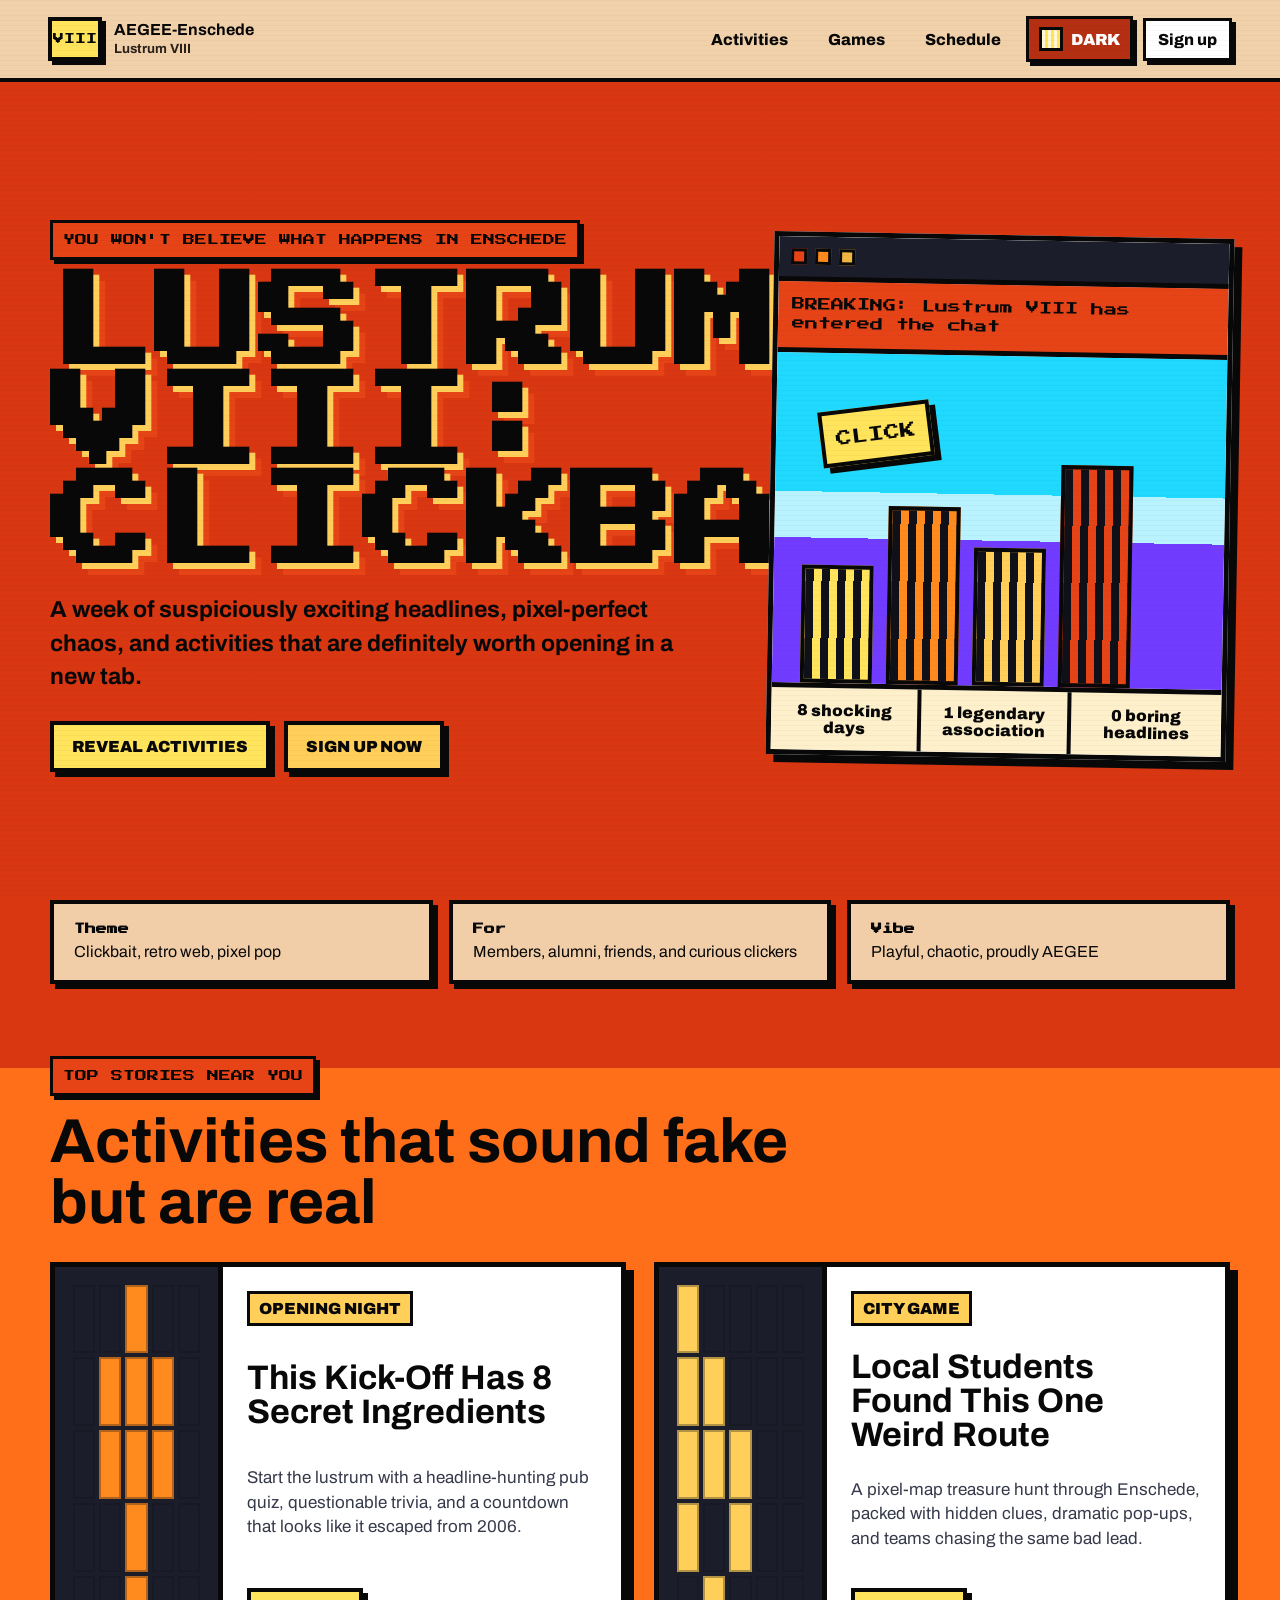
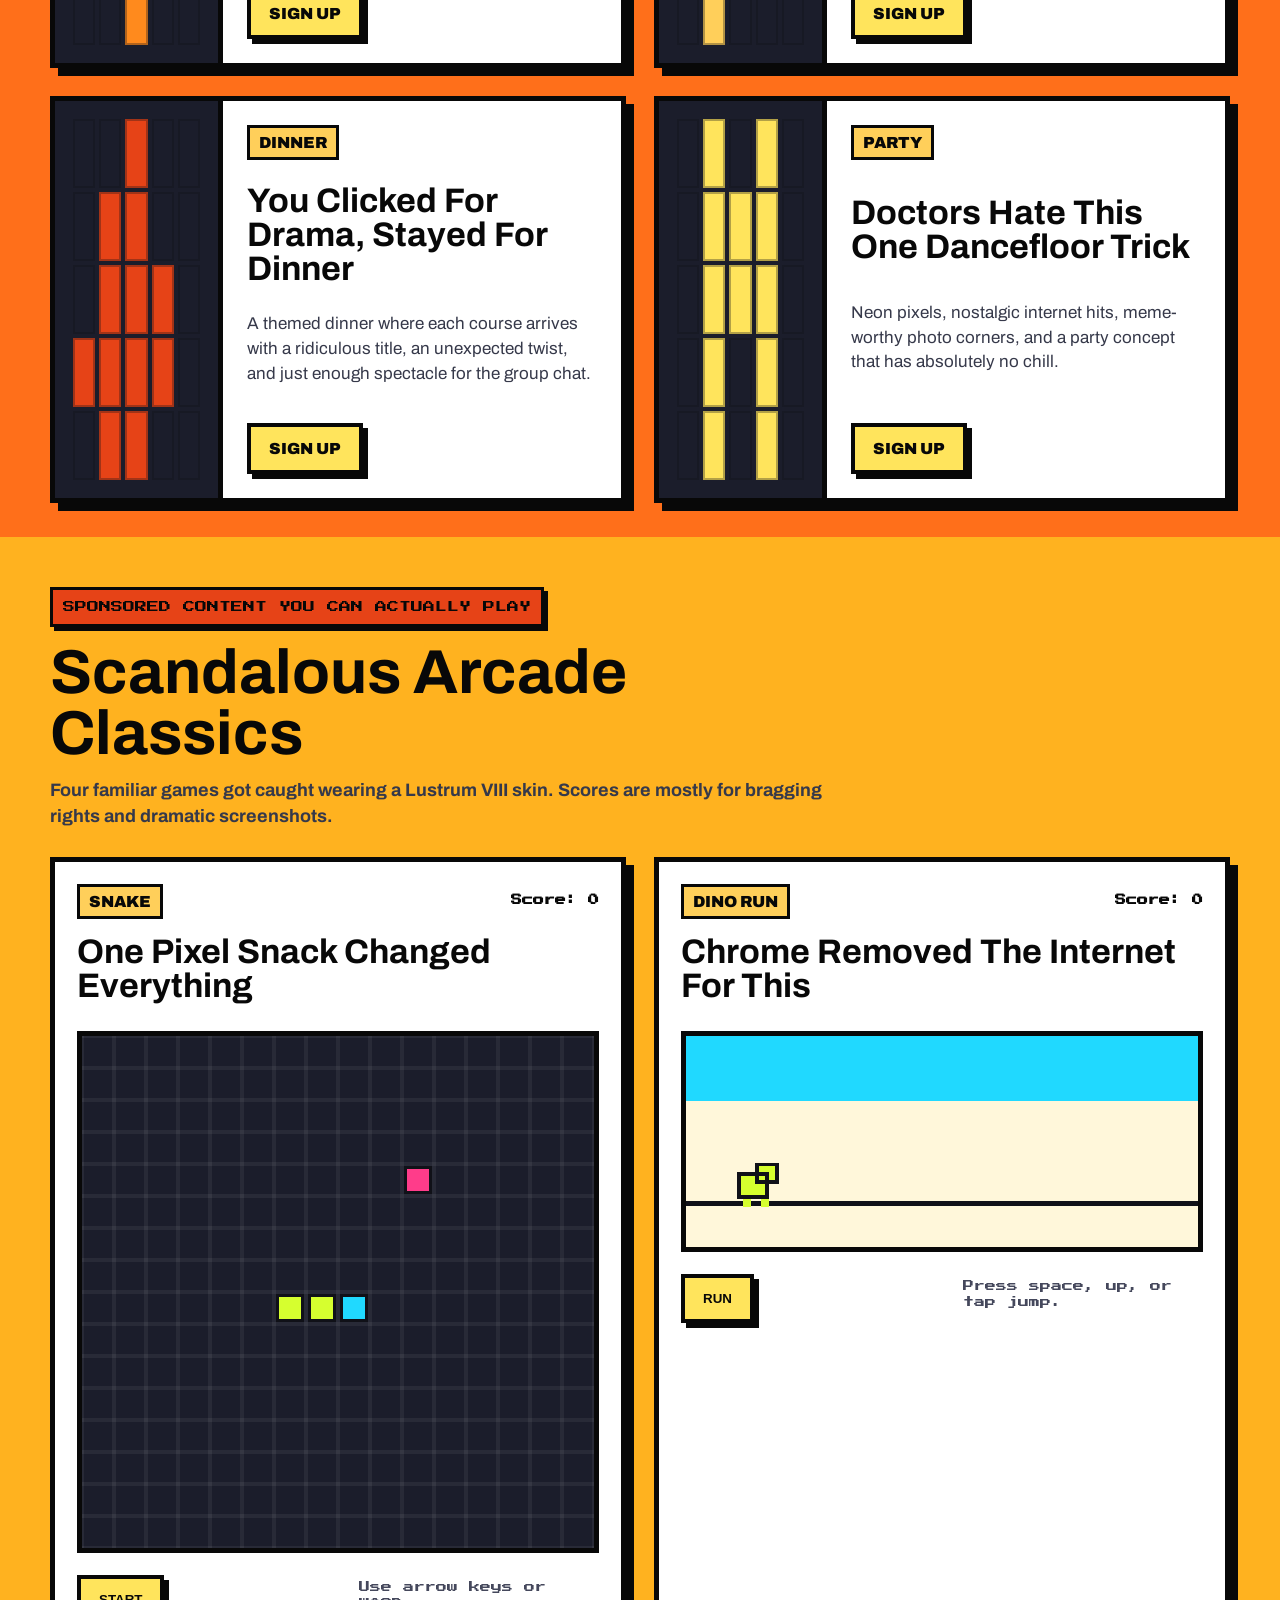
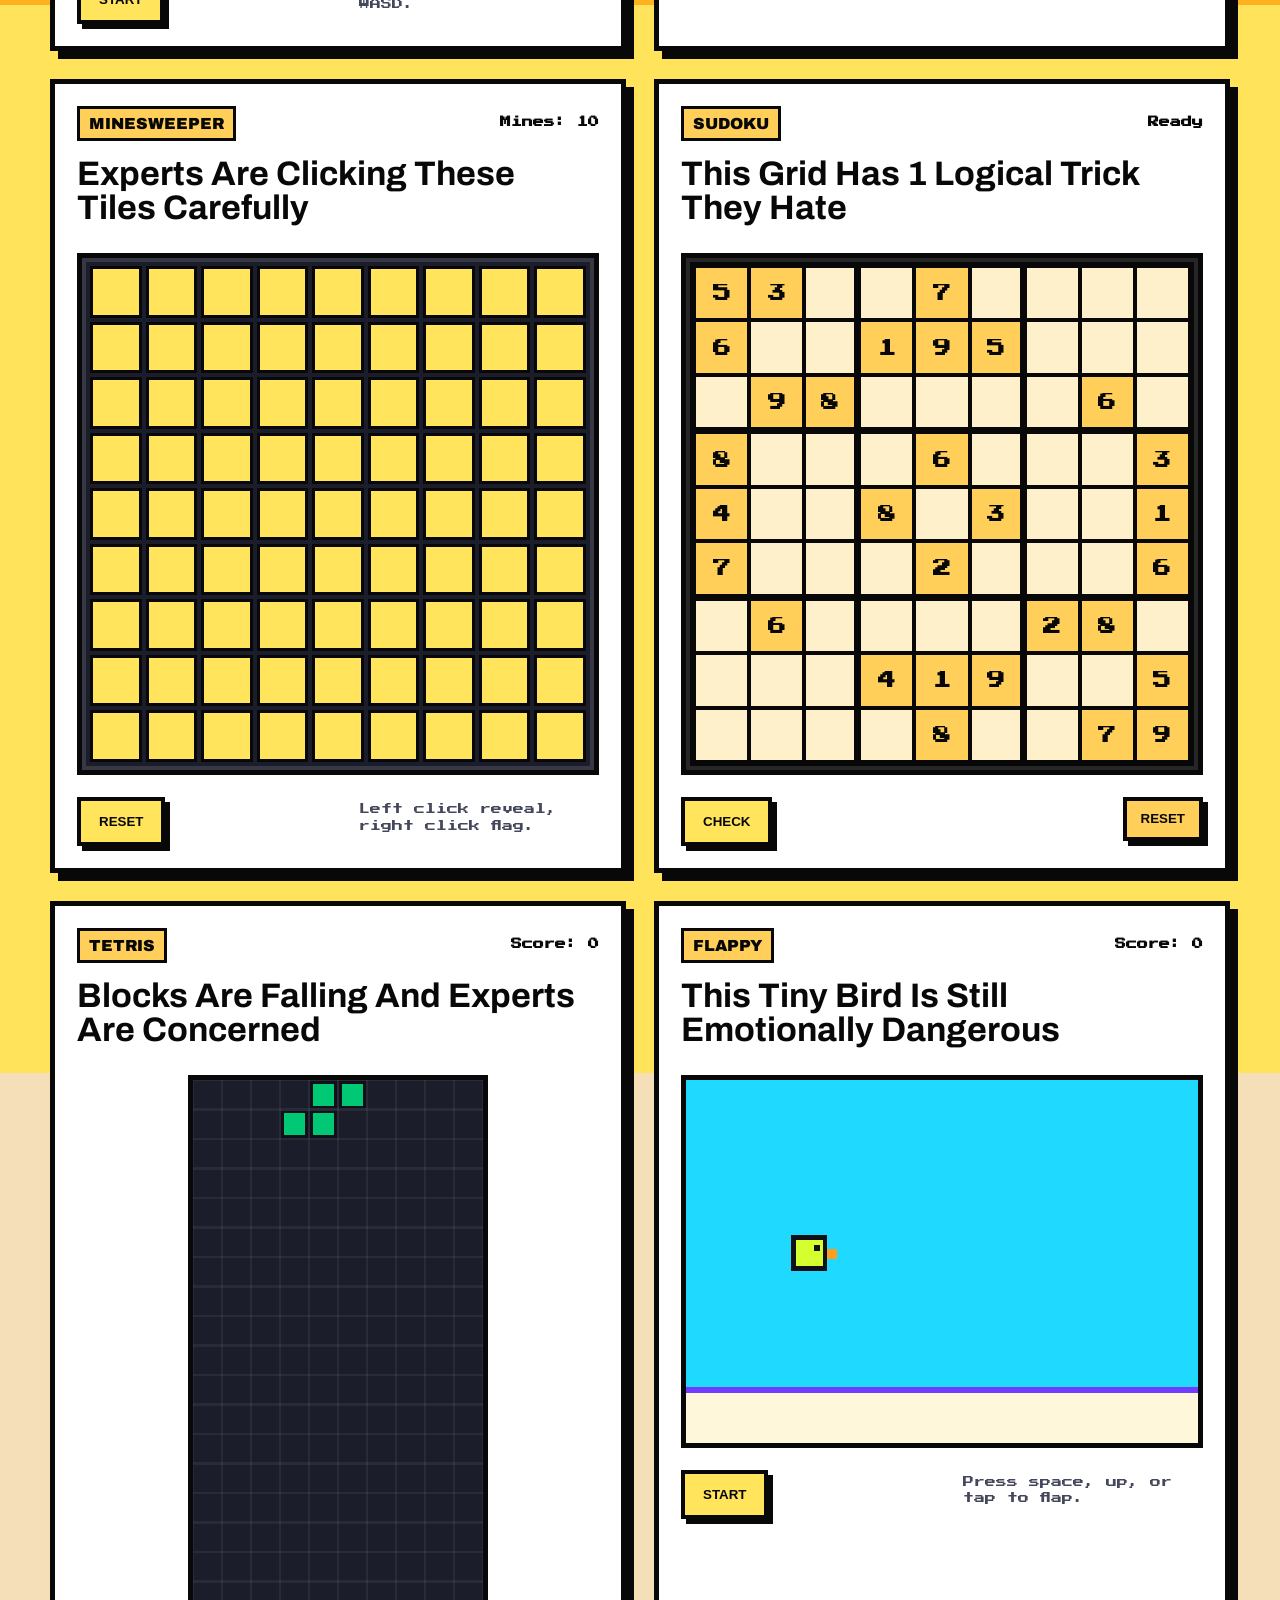
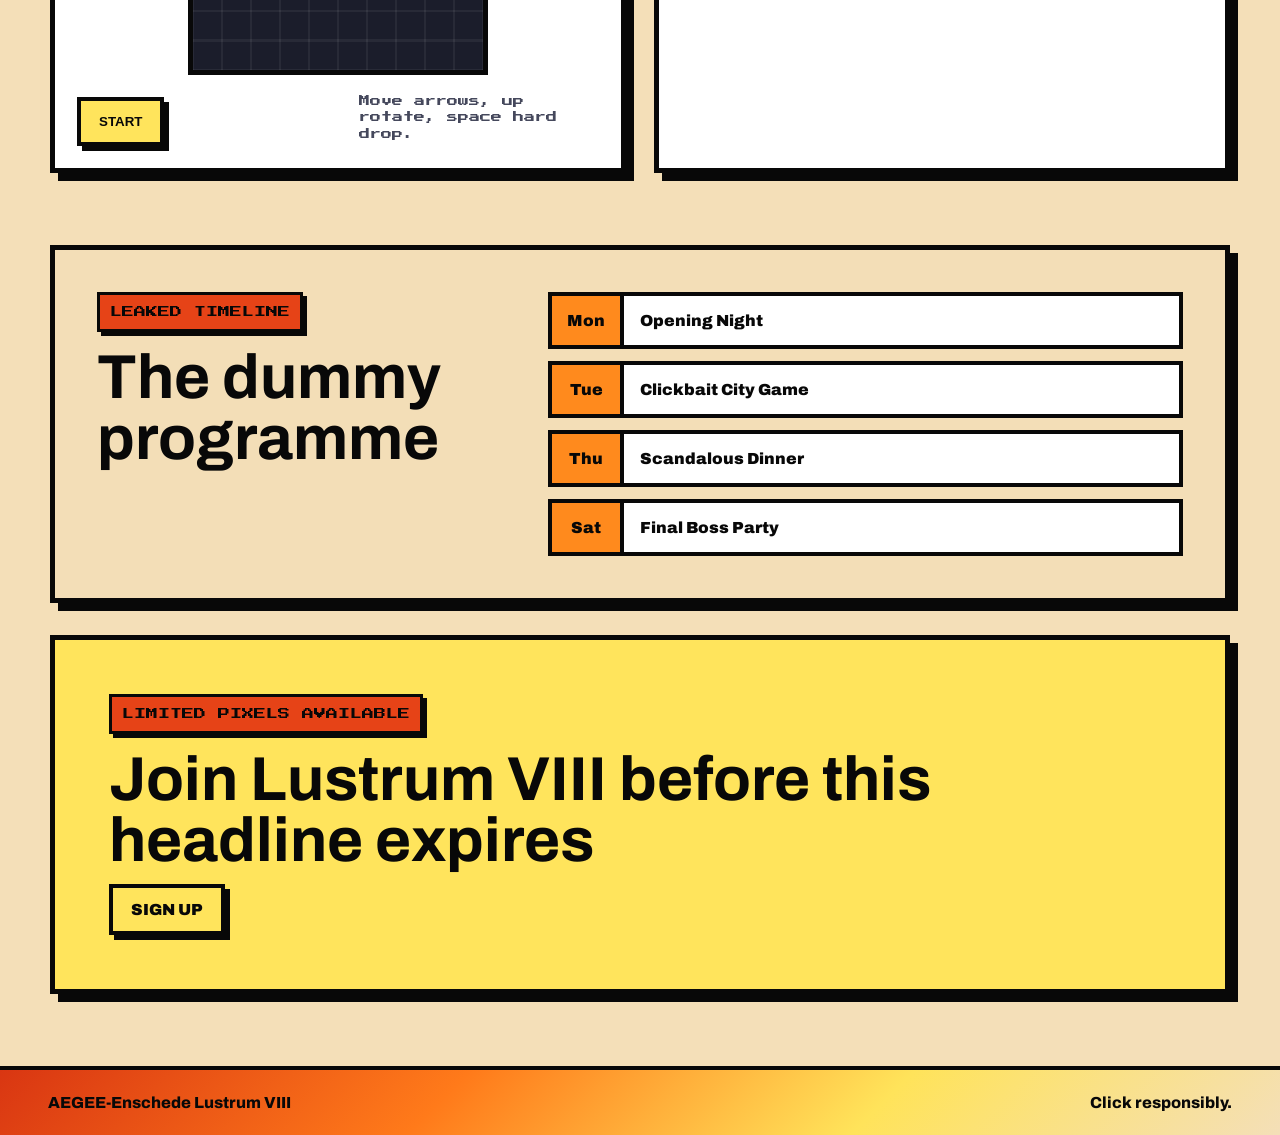
==== index.html @ 20649259 "Set up lustrum website for GitHub Pages" ====
<!doctype html>
<html lang="en">
  <head>
    <meta charset="utf-8">
    <meta name="viewport" content="width=device-width, initial-scale=1">
    <title>AEGEE-Enschede Lustrum VIII | Clickbait</title>
    <meta
      name="description"
      content="Lustrum VIII of AEGEE-Enschede: a clickbait and pixel themed week of activities."
    >
    <link rel="preconnect" href="https://fonts.googleapis.com">
    <link rel="preconnect" href="https://fonts.gstatic.com" crossorigin>
    <link
      href="https://fonts.googleapis.com/css2?family=Archivo:wght@400;600;700;800&family=Press+Start+2P&display=swap"
      rel="stylesheet"
    >
    <link rel="stylesheet" href="styles.css">
  </head>
  <body>
    <div class="scanlines" aria-hidden="true"></div>

    <header class="site-header">
      <a class="brand" href="#top" aria-label="AEGEE-Enschede Lustrum VIII home">
        <span class="brand-mark">VIII</span>
        <span>
          <strong>AEGEE-Enschede</strong>
          <small>Lustrum VIII</small>
        </span>
      </a>
      <nav aria-label="Main navigation">
        <a href="#activities">Activities</a>
        <a href="#games">Games</a>
        <a href="#schedule">Schedule</a>
        <button class="theme-toggle" id="theme-toggle" type="button" aria-pressed="false">
          <span class="toggle-icon" aria-hidden="true"></span>
          <span class="toggle-label">Dark</span>
        </button>
        <a class="nav-cta" href="signup.html">Sign up</a>
      </nav>
    </header>

    <main id="top">
      <section class="hero" aria-labelledby="hero-title">
        <div class="hero-content">
          <p class="kicker">You won't believe what happens in Enschede</p>
          <h1 id="hero-title">Lustrum VIII: Clickbait</h1>
          <p class="hero-copy">
            A week of suspiciously exciting headlines, pixel-perfect chaos, and
            activities that are definitely worth opening in a new tab.
          </p>
          <div class="hero-actions">
            <a class="button primary" href="#activities">Reveal activities</a>
            <a class="button secondary" href="signup.html">Sign up now</a>
          </div>
        </div>

        <div class="hero-panel" aria-label="Pixel news interface preview">
          <div class="browser-bar">
            <span></span>
            <span></span>
            <span></span>
          </div>
          <div class="breaking">BREAKING: Lustrum VIII has entered the chat</div>
          <div class="pixel-scene" aria-hidden="true">
            <div class="pixel-city">
              <span class="tower one"></span>
              <span class="tower two"></span>
              <span class="tower three"></span>
              <span class="tower four"></span>
            </div>
            <div class="cursor">CLICK</div>
          </div>
          <div class="ticker">
            <span>8 shocking days</span>
            <span>1 legendary association</span>
            <span>0 boring headlines</span>
          </div>
        </div>
      </section>

      <section class="intro" aria-label="Event highlights">
        <div>
          <strong>Theme</strong>
          <span>Clickbait, retro web, pixel pop</span>
        </div>
        <div>
          <strong>For</strong>
          <span>Members, alumni, friends, and curious clickers</span>
        </div>
        <div>
          <strong>Vibe</strong>
          <span>Playful, chaotic, proudly AEGEE</span>
        </div>
      </section>

      <section class="section-heading" id="activities">
        <p class="kicker">Top stories near you</p>
        <h2>Activities that sound fake but are real</h2>
      </section>

      <section class="activities" aria-label="Lustrum activities">
        <article class="activity-card">
          <div class="pixel-art trophy" aria-hidden="true">
            <span></span><span></span><span></span><span></span><span></span>
            <span></span><span></span><span></span><span></span><span></span>
            <span></span><span></span><span></span><span></span><span></span>
            <span></span><span></span><span></span><span></span><span></span>
            <span></span><span></span><span></span><span></span><span></span>
          </div>
          <div class="activity-body">
            <p class="tag">Opening Night</p>
            <h3>This Kick-Off Has 8 Secret Ingredients</h3>
            <p>
              Start the lustrum with a headline-hunting pub quiz, questionable
              trivia, and a countdown that looks like it escaped from 2006.
            </p>
            <a class="button card-button" href="signup.html?activity=opening-night">Sign up</a>
          </div>
        </article>

        <article class="activity-card">
          <div class="pixel-art cursor-art" aria-hidden="true">
            <span></span><span></span><span></span><span></span><span></span>
            <span></span><span></span><span></span><span></span><span></span>
            <span></span><span></span><span></span><span></span><span></span>
            <span></span><span></span><span></span><span></span><span></span>
            <span></span><span></span><span></span><span></span><span></span>
          </div>
          <div class="activity-body">
            <p class="tag">City Game</p>
            <h3>Local Students Found This One Weird Route</h3>
            <p>
              A pixel-map treasure hunt through Enschede, packed with hidden
              clues, dramatic pop-ups, and teams chasing the same bad lead.
            </p>
            <a class="button card-button" href="signup.html?activity=city-game">Sign up</a>
          </div>
        </article>

        <article class="activity-card">
          <div class="pixel-art flame" aria-hidden="true">
            <span></span><span></span><span></span><span></span><span></span>
            <span></span><span></span><span></span><span></span><span></span>
            <span></span><span></span><span></span><span></span><span></span>
            <span></span><span></span><span></span><span></span><span></span>
            <span></span><span></span><span></span><span></span><span></span>
          </div>
          <div class="activity-body">
            <p class="tag">Dinner</p>
            <h3>You Clicked For Drama, Stayed For Dinner</h3>
            <p>
              A themed dinner where each course arrives with a ridiculous title,
              an unexpected twist, and just enough spectacle for the group chat.
            </p>
            <a class="button card-button" href="signup.html?activity=clickbait-dinner">Sign up</a>
          </div>
        </article>

        <article class="activity-card">
          <div class="pixel-art disco" aria-hidden="true">
            <span></span><span></span><span></span><span></span><span></span>
            <span></span><span></span><span></span><span></span><span></span>
            <span></span><span></span><span></span><span></span><span></span>
            <span></span><span></span><span></span><span></span><span></span>
            <span></span><span></span><span></span><span></span><span></span>
          </div>
          <div class="activity-body">
            <p class="tag">Party</p>
            <h3>Doctors Hate This One Dancefloor Trick</h3>
            <p>
              Neon pixels, nostalgic internet hits, meme-worthy photo corners,
              and a party concept that has absolutely no chill.
            </p>
            <a class="button card-button" href="signup.html?activity=party">Sign up</a>
          </div>
        </article>
      </section>

      <section class="section-heading games-heading" id="games">
        <p class="kicker">Sponsored content you can actually play</p>
        <h2>Scandalous Arcade Classics</h2>
        <p>
          Four familiar games got caught wearing a Lustrum VIII skin. Scores are
          mostly for bragging rights and dramatic screenshots.
        </p>
      </section>

      <section class="games-grid" aria-label="Playable clickbait arcade games">
        <article class="game-card snake-game">
          <div class="game-topline">
            <p class="tag">Snake</p>
            <strong>Score: <span id="snake-score">0</span></strong>
          </div>
          <h3>One Pixel Snack Changed Everything</h3>
          <canvas id="snake-board" width="320" height="320" aria-label="Playable snake game"></canvas>
          <div class="game-controls">
            <button class="button card-button" id="snake-start" type="button">Start</button>
            <span>Use arrow keys or WASD.</span>
          </div>
        </article>

        <article class="game-card dino-game">
          <div class="game-topline">
            <p class="tag">Dino Run</p>
            <strong>Score: <span id="dino-score">0</span></strong>
          </div>
          <h3>Chrome Removed The Internet For This</h3>
          <canvas id="dino-board" width="520" height="220" aria-label="Playable offline runner game"></canvas>
          <div class="game-controls">
            <button class="button card-button" id="dino-start" type="button">Run</button>
            <span>Press space, up, or tap jump.</span>
          </div>
        </article>

        <article class="game-card mines-game">
          <div class="game-topline">
            <p class="tag">Minesweeper</p>
            <strong>Mines: <span id="mine-count">10</span></strong>
          </div>
          <h3>Experts Are Clicking These Tiles Carefully</h3>
          <div class="mine-board" id="mine-board" aria-label="Playable minesweeper board"></div>
          <div class="game-controls">
            <button class="button card-button" id="mine-reset" type="button">Reset</button>
            <span id="mine-status">Left click reveal, right click flag.</span>
          </div>
        </article>

        <article class="game-card sudoku-game">
          <div class="game-topline">
            <p class="tag">Sudoku</p>
            <strong id="sudoku-status">Ready</strong>
          </div>
          <h3>This Grid Has 1 Logical Trick They Hate</h3>
          <div class="sudoku-board" id="sudoku-board" aria-label="Playable sudoku board"></div>
          <div class="game-controls">
            <button class="button card-button" id="sudoku-check" type="button">Check</button>
            <button class="button secondary mini-button" id="sudoku-reset" type="button">Reset</button>
          </div>
        </article>

        <article class="game-card tetris-game">
          <div class="game-topline">
            <p class="tag">Tetris</p>
            <strong>Score: <span id="tetris-score">0</span></strong>
          </div>
          <h3>Blocks Are Falling And Experts Are Concerned</h3>
          <canvas id="tetris-board" width="240" height="480" aria-label="Playable tetris game"></canvas>
          <div class="game-controls">
            <button class="button card-button" id="tetris-start" type="button">Start</button>
            <span>Move arrows, up rotate, space hard drop.</span>
          </div>
        </article>

        <article class="game-card flappy-game">
          <div class="game-topline">
            <p class="tag">Flappy</p>
            <strong>Score: <span id="flappy-score">0</span></strong>
          </div>
          <h3>This Tiny Bird Is Still Emotionally Dangerous</h3>
          <canvas id="flappy-board" width="420" height="300" aria-label="Playable flappy bird style game"></canvas>
          <div class="game-controls">
            <button class="button card-button" id="flappy-start" type="button">Start</button>
            <span>Press space, up, or tap to flap.</span>
          </div>
        </article>
      </section>

      <section class="schedule" id="schedule" aria-labelledby="schedule-title">
        <div>
          <p class="kicker">Leaked timeline</p>
          <h2 id="schedule-title">The dummy programme</h2>
        </div>
        <ol>
          <li><time datetime="2026-09-21">Mon</time><span>Opening Night</span></li>
          <li><time datetime="2026-09-22">Tue</time><span>Clickbait City Game</span></li>
          <li><time datetime="2026-09-24">Thu</time><span>Scandalous Dinner</span></li>
          <li><time datetime="2026-09-26">Sat</time><span>Final Boss Party</span></li>
        </ol>
      </section>

      <section class="final-cta" aria-label="Sign up call to action">
        <p class="kicker">Limited pixels available</p>
        <h2>Join Lustrum VIII before this headline expires</h2>
        <a class="button primary" href="signup.html">Sign up</a>
      </section>
    </main>

    <footer>
      <span>AEGEE-Enschede Lustrum VIII</span>
      <span>Click responsibly.</span>
    </footer>

    <script src="script.js"></script>
  </body>
</html>
---- styles.css ----
:root {
  --ink: #080808;
  --paper: #fff0cc;
  --acid: #ffe45c;
  --cyan: #ffcf5a;
  --hot: #e64317;
  --purple: #b52f12;
  --orange: #ff8a1d;
  --green: #f2b544;
  --panel: #1b1d2b;
  --muted: #2a211b;
  --shadow: 8px 8px 0 #080808;
  --border-gradient: linear-gradient(135deg, #d93612 0%, #ff7a1a 35%, #ffe35a 68%, #f4dfb8 100%);
  --page-bg:
    linear-gradient(
      180deg,
      #d93612 0 18%,
      #ff6f1a 18% 36%,
      #ffb21f 36% 54%,
      #ffe35a 54% 72%,
      #f4dfb8 72% 100%
    );
  --header-bg: rgba(244, 223, 184, 0.92);
  --scanline-color: rgba(8, 8, 8, 0.08);
}

body.dark-mode {
  --ink: #ffffff;
  --paper: #050505;
  --acid: #ffe45c;
  --cyan: #ffcf5a;
  --hot: #e64317;
  --purple: #ff7a1a;
  --orange: #ff8a1d;
  --green: #f2b544;
  --panel: #000000;
  --muted: #f4dfb8;
  --shadow: none;
  --page-bg:
    repeating-linear-gradient(0deg, rgba(255, 227, 90, 0.1) 0 1px, transparent 1px 14px),
    #000000;
  --header-bg: rgba(0, 0, 0, 0.92);
  --scanline-color: rgba(255, 227, 90, 0.12);
}

* {
  box-sizing: border-box;
}

html {
  scroll-behavior: smooth;
}

body {
  margin: 0;
  color: var(--ink);
  background: var(--page-bg);
  background-size: cover;
  font-family: Archivo, system-ui, sans-serif;
  min-height: 100vh;
}

body.dark-mode {
  background-size: 18px 18px, cover;
}

a {
  color: inherit;
  text-decoration: none;
}

.scanlines {
  position: fixed;
  inset: 0;
  z-index: 20;
  pointer-events: none;
  background: repeating-linear-gradient(
    to bottom,
    var(--scanline-color),
    var(--scanline-color) 1px,
    transparent 1px,
    transparent 5px
  );
  mix-blend-mode: multiply;
  opacity: 0.34;
}

body.dark-mode * {
  border-color: transparent;
  border-image: var(--border-gradient) 1;
}

body.dark-mode canvas {
  border-image: var(--border-gradient) 1;
}

.site-header {
  position: sticky;
  top: 0;
  z-index: 10;
  display: flex;
  align-items: center;
  justify-content: space-between;
  gap: 24px;
  padding: 16px clamp(16px, 4vw, 48px);
  border-bottom: 4px solid var(--ink);
  background: var(--header-bg);
  backdrop-filter: blur(10px);
}

.brand {
  display: inline-flex;
  align-items: center;
  gap: 12px;
  min-width: 0;
}

.brand-mark {
  display: grid;
  place-items: center;
  width: 54px;
  height: 44px;
  border: 4px solid var(--ink);
  background: var(--acid);
  box-shadow: 4px 4px 0 var(--ink);
  font-family: "Press Start 2P", monospace;
  font-size: 11px;
}

body.dark-mode .brand-mark,
body.dark-mode .button.primary,
body.dark-mode .button.secondary,
body.dark-mode .card-button,
body.dark-mode .tag,
body.dark-mode .schedule time,
body.dark-mode .theme-toggle,
body.dark-mode .final-cta {
  color: #080808;
}

.brand strong,
.brand small {
  display: block;
  line-height: 1.05;
}

.brand small {
  margin-top: 4px;
  color: var(--muted);
  font-weight: 700;
}

nav {
  display: flex;
  align-items: center;
  gap: 10px;
  font-weight: 800;
}

nav a {
  padding: 10px 12px;
  border: 3px solid transparent;
}

nav a:hover,
.nav-cta {
  border-color: var(--ink);
  background: white;
  box-shadow: 4px 4px 0 var(--ink);
}

body.dark-mode nav a:hover,
body.dark-mode .nav-cta {
  background: #000000;
  color: #ffffff;
}

.theme-toggle {
  display: inline-flex;
  align-items: center;
  gap: 8px;
  min-height: 43px;
  padding: 8px 10px;
  border: 3px solid var(--ink);
  background: var(--purple);
  color: white;
  box-shadow: 4px 4px 0 var(--ink);
  font: inherit;
  font-weight: 900;
  text-transform: uppercase;
  cursor: pointer;
}

.toggle-icon {
  position: relative;
  display: inline-block;
  width: 24px;
  height: 24px;
  border: 3px solid var(--ink);
  background:
    repeating-linear-gradient(90deg, rgba(255, 255, 255, 0.75) 0 3px, transparent 3px 6px),
    var(--acid);
}

body.dark-mode .toggle-icon {
  background:
    repeating-linear-gradient(135deg, rgba(255, 255, 255, 0.8) 0 2px, transparent 2px 5px),
    var(--hot);
}

main {
  width: min(1180px, calc(100% - 32px));
  margin: 0 auto;
}

.hero {
  display: grid;
  grid-template-columns: minmax(0, 1fr) minmax(320px, 460px);
  gap: clamp(24px, 6vw, 72px);
  align-items: center;
  min-height: calc(100vh - 82px);
  padding: 52px 0 42px;
}

.kicker {
  width: fit-content;
  margin: 0 0 16px;
  padding: 8px 10px;
  border: 3px solid var(--ink);
  background: var(--hot);
  color: #080808;
  box-shadow: 4px 4px 0 var(--ink);
  font-family: "Press Start 2P", monospace;
  font-size: clamp(9px, 1.2vw, 12px);
  line-height: 1.5;
  text-transform: uppercase;
}

h1,
h2,
h3,
p {
  margin-top: 0;
}

h1 {
  max-width: 920px;
  margin-bottom: 18px;
  font-family: "Press Start 2P", monospace;
  font-size: clamp(42px, 9vw, 104px);
  line-height: 0.96;
  letter-spacing: 0;
  text-transform: uppercase;
  text-shadow: 6px 6px 0 var(--cyan), 12px 12px 0 var(--hot);
}

h2 {
  margin-bottom: 12px;
  font-size: clamp(32px, 5vw, 62px);
  line-height: 0.98;
}

h3 {
  margin-bottom: 12px;
  font-size: clamp(24px, 3vw, 34px);
  line-height: 1;
}

.hero-copy {
  max-width: 660px;
  margin-bottom: 28px;
  font-size: clamp(18px, 2vw, 23px);
  line-height: 1.45;
  font-weight: 700;
}

.hero-actions,
.activity-body {
  display: flex;
  flex-wrap: wrap;
  gap: 14px;
}

.button {
  display: inline-flex;
  align-items: center;
  justify-content: center;
  min-height: 48px;
  padding: 13px 18px;
  border: 4px solid var(--ink);
  background: white;
  color: var(--ink);
  box-shadow: 5px 5px 0 var(--ink);
  font-weight: 900;
  text-transform: uppercase;
  transition: transform 140ms ease, box-shadow 140ms ease;
}

body.dark-mode .button {
  background: #000000;
  color: #ffffff;
}

.button:hover {
  transform: translate(3px, 3px);
  box-shadow: 2px 2px 0 var(--ink);
}

.button.primary {
  background: var(--acid);
}

.button.secondary {
  background: var(--cyan);
}

.hero-panel,
.activity-card,
.game-card,
.schedule,
.final-cta,
.signup-card {
  border: 5px solid var(--ink);
  background: white;
  box-shadow: var(--shadow);
}

body.dark-mode .hero-panel,
body.dark-mode .activity-card,
body.dark-mode .game-card,
body.dark-mode .signup-card {
  background: #000000;
  color: #ffffff;
}

.hero-panel {
  overflow: hidden;
  transform: rotate(1deg);
}

.browser-bar {
  display: flex;
  gap: 8px;
  padding: 12px;
  border-bottom: 5px solid var(--ink);
  background: var(--panel);
}

.browser-bar span {
  width: 16px;
  height: 16px;
  border: 3px solid var(--ink);
  background: var(--hot);
}

.browser-bar span:nth-child(2) {
  background: var(--orange);
}

.browser-bar span:nth-child(3) {
  background: var(--green);
}

.breaking {
  padding: 14px;
  border-bottom: 5px solid var(--ink);
  background: var(--hot);
  color: #080808;
  font-family: "Press Start 2P", monospace;
  font-size: 13px;
  line-height: 1.45;
}

.pixel-scene {
  position: relative;
  min-height: 330px;
  background:
    linear-gradient(#20d9ff 0 42%, #b8f3ff 42% 56%, #713cff 56% 100%);
  image-rendering: pixelated;
}

.pixel-city {
  position: absolute;
  right: 28px;
  bottom: 0;
  left: 28px;
  display: flex;
  align-items: end;
  gap: 14px;
}

.tower {
  display: block;
  width: 72px;
  border: 4px solid var(--ink);
  background:
    repeating-linear-gradient(90deg, #101118 0 8px, transparent 8px 16px),
    var(--acid);
}

.tower.one {
  height: 118px;
}

.tower.two {
  height: 178px;
  background-color: var(--orange);
}

.tower.three {
  height: 138px;
  background-color: var(--cyan);
}

.tower.four {
  height: 222px;
  background-color: var(--hot);
}

.cursor {
  position: absolute;
  top: 52px;
  left: 44px;
  padding: 16px 12px;
  border: 4px solid var(--ink);
  background: var(--acid);
  box-shadow: 6px 6px 0 var(--ink);
  font-family: "Press Start 2P", monospace;
  transform: rotate(-8deg);
}

.ticker {
  display: grid;
  grid-template-columns: repeat(3, 1fr);
  border-top: 5px solid var(--ink);
  background: var(--paper);
  font-weight: 900;
}

.ticker span {
  padding: 14px;
  border-right: 4px solid var(--ink);
  text-align: center;
}

.ticker span:last-child {
  border-right: 0;
}

.intro {
  display: grid;
  grid-template-columns: repeat(3, 1fr);
  gap: 16px;
  margin-bottom: 72px;
}

.intro div {
  padding: 20px;
  border: 4px solid var(--ink);
  background: rgba(244, 223, 184, 0.9);
  color: #080808;
  box-shadow: 5px 5px 0 var(--ink);
}

body.dark-mode .intro div {
  background: #000000;
}

.intro strong,
.intro span {
  display: block;
}

.intro strong {
  margin-bottom: 8px;
  color: #080808;
  font-family: "Press Start 2P", monospace;
  font-size: 11px;
}

.section-heading {
  max-width: 780px;
  margin-bottom: 28px;
}

.activities {
  display: grid;
  grid-template-columns: repeat(2, minmax(0, 1fr));
  gap: 28px;
}

.activity-card {
  display: grid;
  grid-template-columns: 168px minmax(0, 1fr);
  min-height: 300px;
  overflow: hidden;
}

.pixel-art {
  display: grid;
  grid-template-columns: repeat(5, 1fr);
  grid-template-rows: repeat(5, 1fr);
  gap: 4px;
  padding: 18px;
  border-right: 5px solid var(--ink);
  background: var(--panel);
}

.pixel-art span {
  border: 2px solid rgba(16, 17, 24, 0.32);
  background: transparent;
}

.trophy span:nth-child(3),
.trophy span:nth-child(7),
.trophy span:nth-child(8),
.trophy span:nth-child(9),
.trophy span:nth-child(12),
.trophy span:nth-child(13),
.trophy span:nth-child(14),
.trophy span:nth-child(18),
.trophy span:nth-child(23) {
  background: var(--orange);
}

.cursor-art span:nth-child(1),
.cursor-art span:nth-child(6),
.cursor-art span:nth-child(7),
.cursor-art span:nth-child(11),
.cursor-art span:nth-child(12),
.cursor-art span:nth-child(13),
.cursor-art span:nth-child(16),
.cursor-art span:nth-child(18),
.cursor-art span:nth-child(22) {
  background: var(--cyan);
}

.flame span:nth-child(3),
.flame span:nth-child(7),
.flame span:nth-child(8),
.flame span:nth-child(12),
.flame span:nth-child(13),
.flame span:nth-child(14),
.flame span:nth-child(16),
.flame span:nth-child(17),
.flame span:nth-child(18),
.flame span:nth-child(19),
.flame span:nth-child(22),
.flame span:nth-child(23) {
  background: var(--hot);
}

.disco span:nth-child(2),
.disco span:nth-child(4),
.disco span:nth-child(7),
.disco span:nth-child(8),
.disco span:nth-child(9),
.disco span:nth-child(12),
.disco span:nth-child(13),
.disco span:nth-child(14),
.disco span:nth-child(17),
.disco span:nth-child(19),
.disco span:nth-child(22),
.disco span:nth-child(24) {
  background: var(--acid);
}

.activity-body {
  align-content: space-between;
  padding: 24px;
}

.activity-body p:not(.tag) {
  color: #36394a;
  font-size: 17px;
  line-height: 1.45;
}

body.dark-mode .activity-body p:not(.tag),
body.dark-mode .games-heading p:not(.kicker),
body.dark-mode .game-controls span {
  color: var(--muted);
}

.tag {
  width: fit-content;
  margin-bottom: 10px;
  padding: 6px 9px;
  border: 3px solid var(--ink);
  background: var(--cyan);
  font-weight: 900;
  text-transform: uppercase;
}

.card-button {
  margin-top: 6px;
  background: var(--acid);
}

.games-heading {
  margin-top: 84px;
}

.games-heading p:not(.kicker) {
  color: #36394a;
  font-size: 18px;
  font-weight: 700;
  line-height: 1.45;
}

.games-grid {
  display: grid;
  grid-template-columns: repeat(2, minmax(0, 1fr));
  gap: 28px;
}

.game-card {
  display: grid;
  gap: 16px;
  align-content: start;
  padding: 22px;
  background: white;
}

.game-topline,
.game-controls {
  display: flex;
  align-items: center;
  justify-content: space-between;
  gap: 12px;
  flex-wrap: wrap;
}

.game-topline .tag {
  margin-bottom: 0;
}

.game-topline strong,
.game-controls span,
#sudoku-status {
  font-family: "Press Start 2P", monospace;
  font-size: 11px;
  line-height: 1.5;
}

.game-controls span {
  max-width: 240px;
  color: #45485c;
}

.game-card canvas,
.mine-board,
.sudoku-board {
  width: 100%;
  border: 5px solid var(--ink);
  background: var(--panel);
  box-shadow: inset 0 0 0 4px rgba(255, 255, 255, 0.12);
  image-rendering: pixelated;
}

.snake-game canvas {
  aspect-ratio: 1;
}

.dino-game canvas {
  aspect-ratio: 26 / 11;
}

.tetris-game canvas {
  width: min(100%, 300px);
  aspect-ratio: 1 / 2;
  justify-self: center;
}

.flappy-game canvas {
  aspect-ratio: 7 / 5;
}

.mine-board {
  display: grid;
  grid-template-columns: repeat(9, minmax(0, 1fr));
  aspect-ratio: 1;
  padding: 8px;
  gap: 4px;
}

.mine-cell,
.sudoku-cell {
  display: grid;
  place-items: center;
  min-width: 0;
  padding: 0;
  border: 3px solid var(--ink);
  color: var(--ink);
  font-family: "Press Start 2P", monospace;
  font-weight: 900;
  line-height: 1;
}

.mine-cell {
  background: var(--acid);
  cursor: pointer;
  font-size: clamp(11px, 2.3vw, 16px);
}

body.dark-mode .mine-cell {
  color: #101118;
}

.mine-cell.revealed {
  background: var(--paper);
}

body.dark-mode .mine-cell.revealed {
  color: var(--ink);
}

.mine-cell.flagged {
  background: var(--hot);
  color: white;
}

.mine-cell.mine-hit {
  background: var(--ink);
  color: var(--hot);
}

.sudoku-board {
  display: grid;
  grid-template-columns: repeat(9, minmax(0, 1fr));
  aspect-ratio: 1;
  padding: 8px;
  gap: 0;
  background: var(--ink);
}

.sudoku-cell {
  width: 100%;
  min-height: 0;
  border-width: 2px;
  background: var(--paper);
  opacity: 1;
  font-size: clamp(12px, 2.2vw, 18px);
  text-align: center;
}

.sudoku-cell:nth-child(3n) {
  border-right-width: 5px;
}

.sudoku-cell:nth-child(n + 19):nth-child(-n + 27),
.sudoku-cell:nth-child(n + 46):nth-child(-n + 54) {
  border-bottom-width: 5px;
}

.sudoku-cell:nth-child(9n) {
  border-right-width: 2px;
}

.sudoku-cell.given {
  background: var(--cyan);
}

.sudoku-cell.wrong {
  background: var(--hot);
  color: white;
}

.mini-button {
  min-height: 44px;
  padding: 10px 14px;
}

.schedule {
  display: grid;
  grid-template-columns: 0.8fr 1.2fr;
  gap: 28px;
  margin: 72px 0 28px;
  padding: clamp(24px, 5vw, 42px);
  background: rgba(244, 223, 184, 0.92);
  color: #080808;
}

.schedule ol {
  display: grid;
  gap: 12px;
  margin: 0;
  padding: 0;
  list-style: none;
}

.schedule li {
  display: grid;
  grid-template-columns: 72px 1fr;
  align-items: center;
  border: 4px solid var(--ink);
  background: white;
  color: var(--ink);
  font-weight: 900;
}

body.dark-mode .schedule li {
  background: var(--paper);
}

.schedule time {
  padding: 16px 10px;
  border-right: 4px solid var(--ink);
  background: var(--orange);
  text-align: center;
}

.schedule li span {
  padding: 16px;
}

.final-cta {
  margin: 32px 0 72px;
  padding: clamp(28px, 6vw, 54px);
  background: var(--acid);
}

footer {
  display: flex;
  justify-content: space-between;
  gap: 16px;
  padding: 24px clamp(16px, 4vw, 48px);
  border-top: 4px solid var(--ink);
  background: var(--border-gradient);
  color: #080808;
  font-weight: 800;
}

body.dark-mode footer {
  background: var(--panel);
  color: var(--ink);
}

.signup-page {
  display: grid;
  min-height: 100vh;
  place-items: center;
}

.signup-shell {
  width: min(680px, calc(100% - 32px));
  margin: 0 auto;
}

.back-link {
  display: inline-block;
  margin-bottom: 18px;
  font-weight: 900;
}

.signup-card {
  padding: clamp(24px, 6vw, 48px);
}

.signup-card h1 {
  font-size: clamp(34px, 6vw, 58px);
  text-shadow: 4px 4px 0 var(--cyan), 8px 8px 0 var(--hot);
}

form {
  display: grid;
  gap: 16px;
  margin-top: 24px;
}

label {
  display: grid;
  gap: 7px;
  font-weight: 900;
}

input,
select {
  width: 100%;
  min-height: 48px;
  border: 4px solid var(--ink);
  padding: 10px 12px;
  background: var(--paper);
  color: var(--ink);
  font: inherit;
  font-weight: 700;
}

body.dark-mode input,
body.dark-mode select {
  background: var(--paper);
  color: var(--ink);
}

body.dark-mode .brand-mark,
body.dark-mode .button,
body.dark-mode .button.primary,
body.dark-mode .button.secondary,
body.dark-mode .card-button,
body.dark-mode .mini-button,
body.dark-mode .theme-toggle,
body.dark-mode .kicker,
body.dark-mode .tag,
body.dark-mode .breaking,
body.dark-mode .ticker,
body.dark-mode .intro div,
body.dark-mode .schedule,
body.dark-mode .schedule li,
body.dark-mode .schedule time,
body.dark-mode .final-cta,
body.dark-mode input,
body.dark-mode select {
  background: #000000;
  color: #ffffff;
}

body.dark-mode .hero-panel,
body.dark-mode .activity-card,
body.dark-mode .game-card,
body.dark-mode .signup-card,
body.dark-mode .mine-cell.revealed,
body.dark-mode .sudoku-cell {
  background: #000000;
  color: #ffffff;
}

body.dark-mode .brand-mark,
body.dark-mode .button,
body.dark-mode .theme-toggle,
body.dark-mode .kicker,
body.dark-mode .tag,
body.dark-mode .hero-panel,
body.dark-mode .activity-card,
body.dark-mode .game-card,
body.dark-mode .schedule,
body.dark-mode .final-cta,
body.dark-mode .signup-card,
body.dark-mode .intro div {
  box-shadow: none;
}

body.dark-mode .mine-cell,
body.dark-mode .sudoku-cell.given {
  background: #000000;
  color: #ffffff;
}

body.dark-mode .toggle-icon {
  background: var(--border-gradient);
}

@media (max-width: 900px) {
  .site-header,
  footer {
    align-items: flex-start;
    flex-direction: column;
  }

  nav {
    width: 100%;
    flex-wrap: wrap;
  }

  .hero,
  .schedule {
    grid-template-columns: 1fr;
  }

  .hero {
    min-height: auto;
  }

  .intro,
  .activities,
  .games-grid {
    grid-template-columns: 1fr;
  }

  .hero-panel {
    transform: none;
  }
}

@media (max-width: 620px) {
  main {
    width: min(100% - 24px, 1180px);
  }

  .activity-card {
    grid-template-columns: 1fr;
  }

  .game-card {
    padding: 16px;
  }

  .pixel-art {
    grid-template-columns: repeat(10, 1fr);
    grid-template-rows: repeat(3, 1fr);
    min-height: 122px;
    border-right: 0;
    border-bottom: 5px solid var(--ink);
  }

  .ticker,
  .schedule li {
    grid-template-columns: 1fr;
  }

  .ticker span,
  .schedule time {
    border-right: 0;
    border-bottom: 4px solid var(--ink);
  }

  .ticker span:last-child {
    border-bottom: 0;
  }

  h1 {
    font-size: clamp(36px, 13vw, 64px);
  }
}
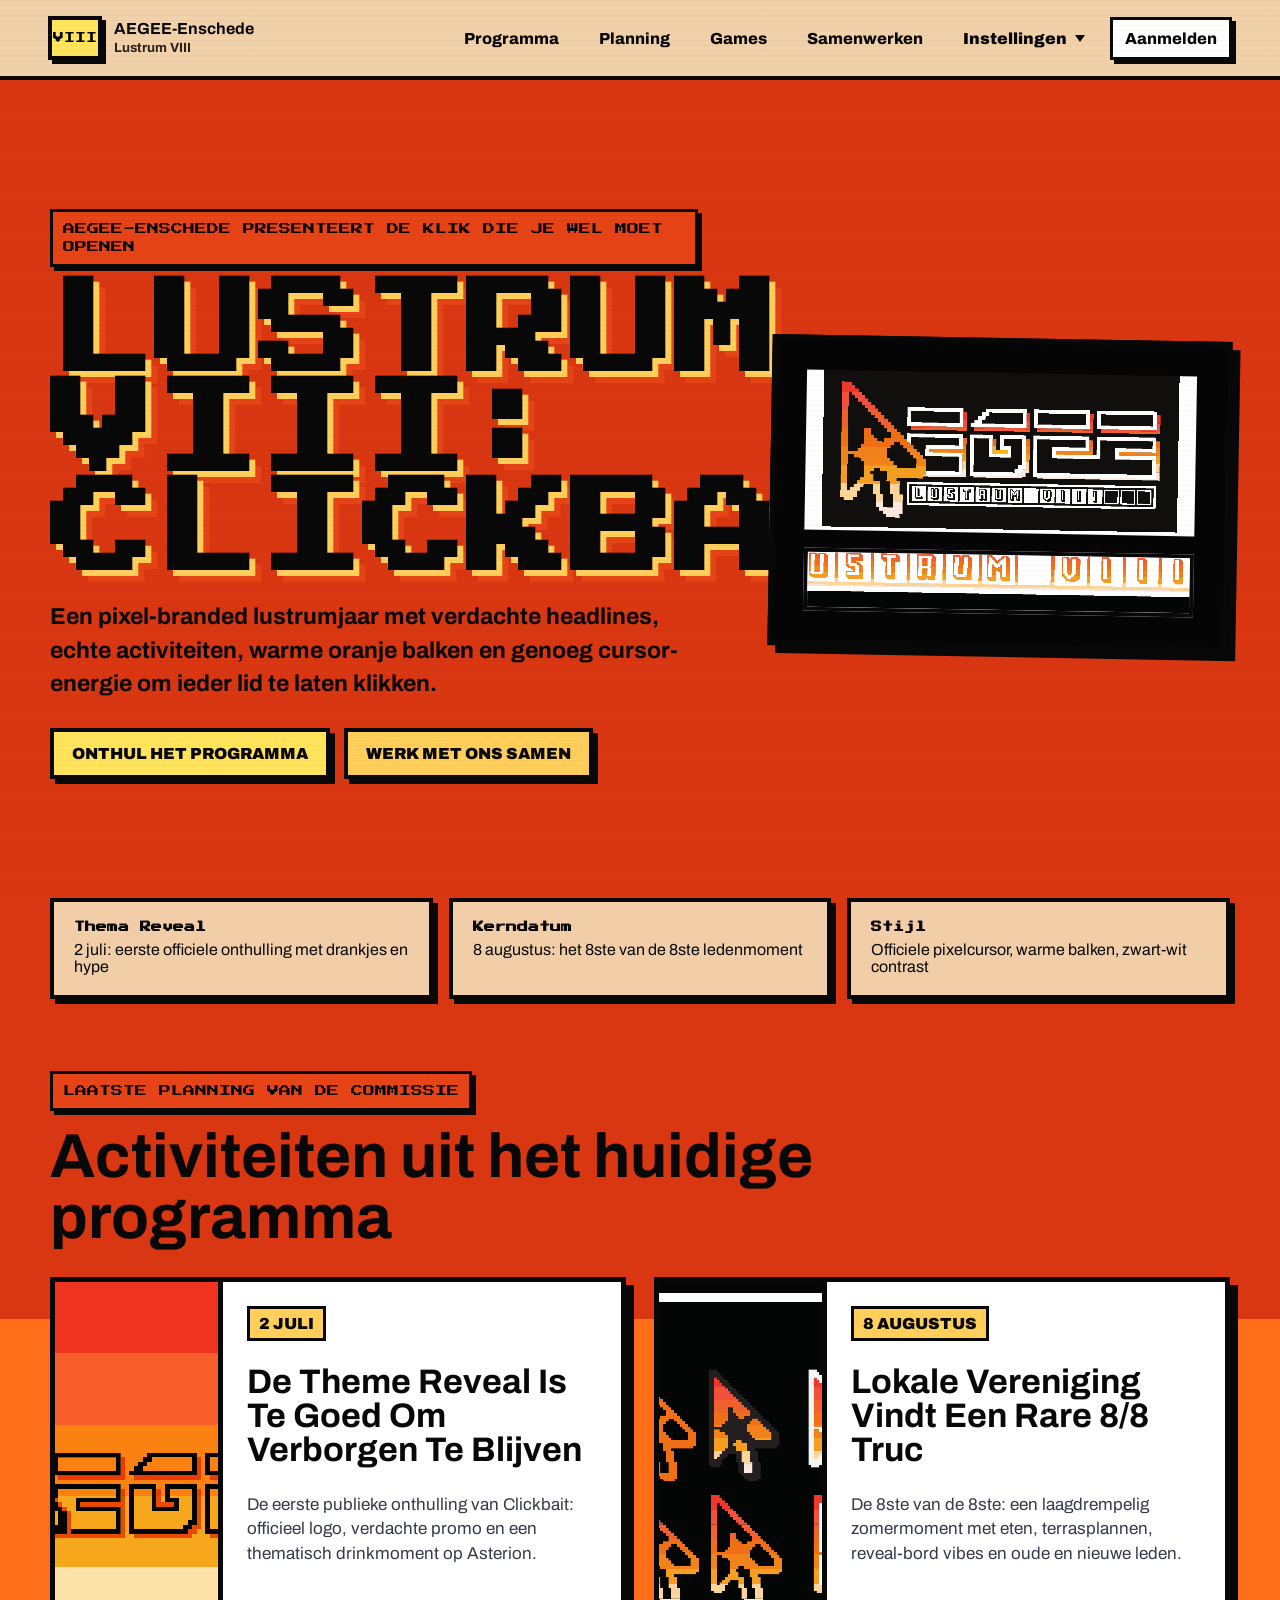
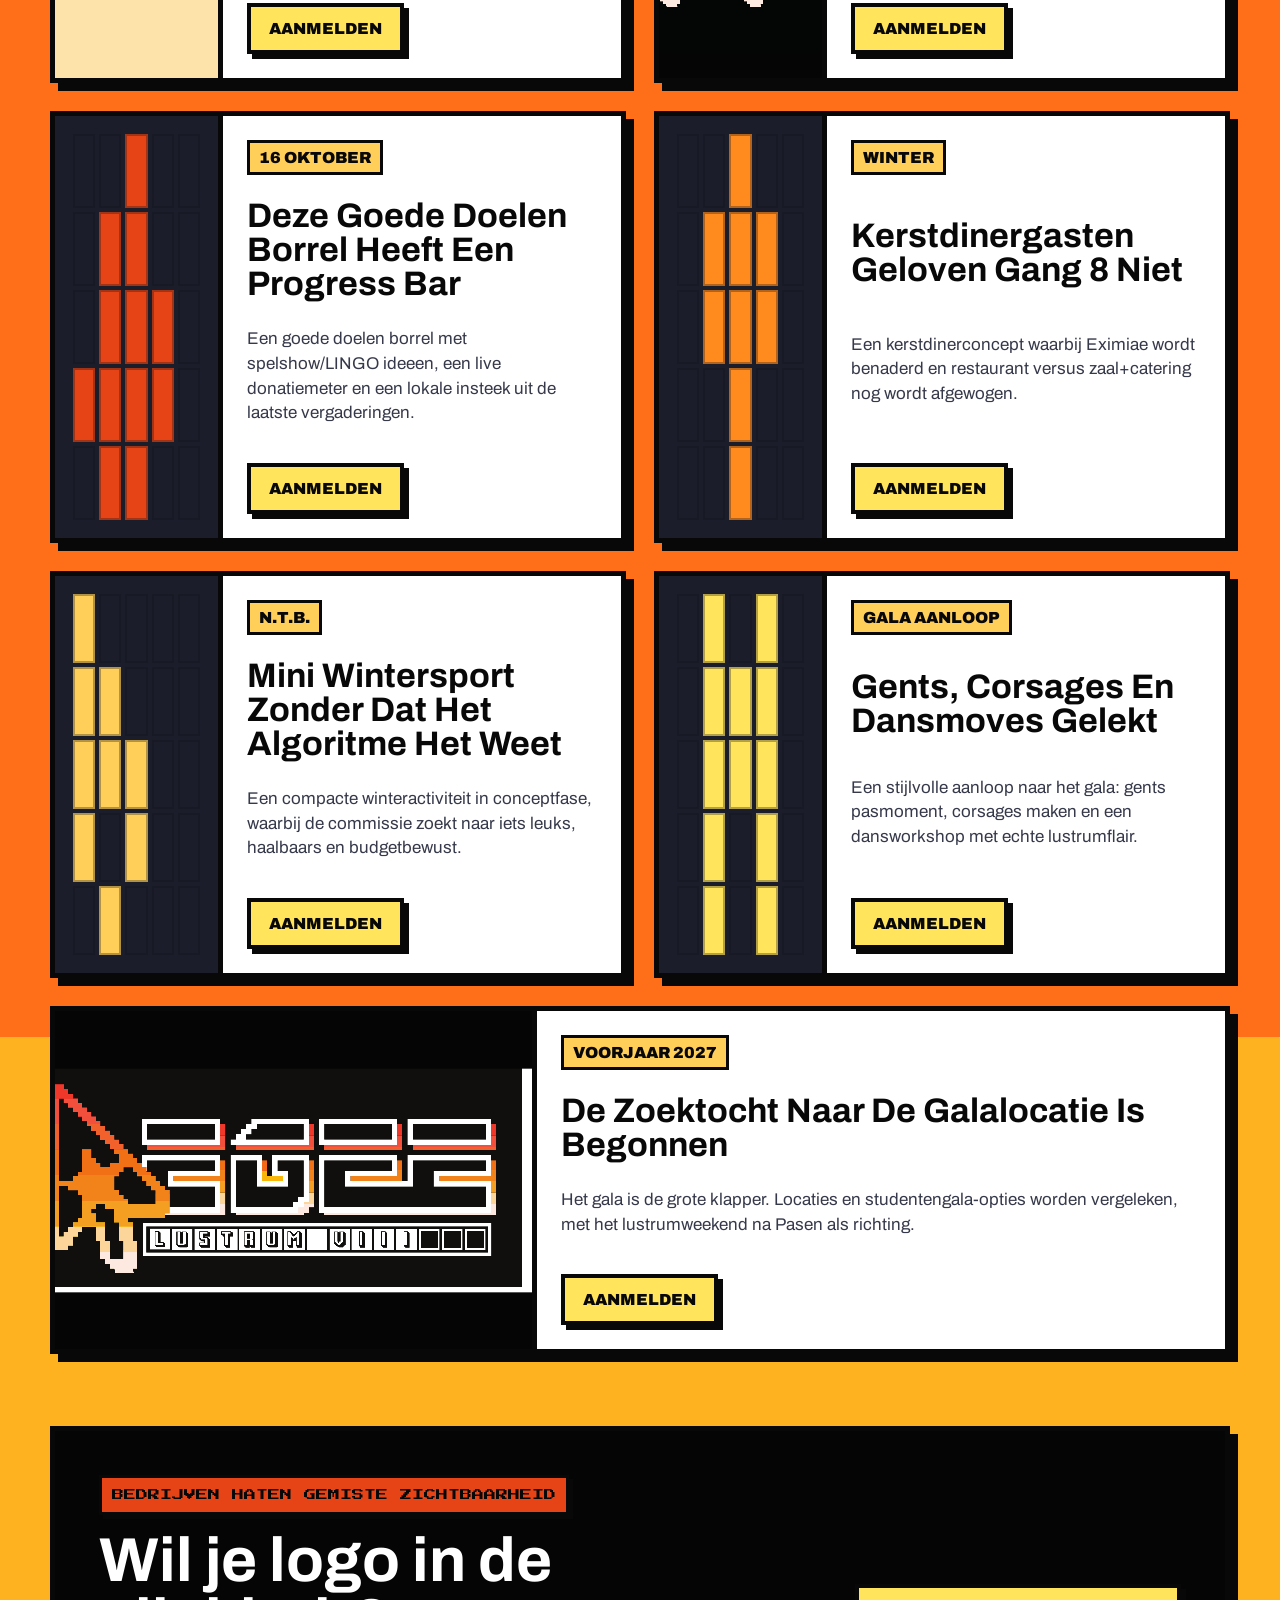
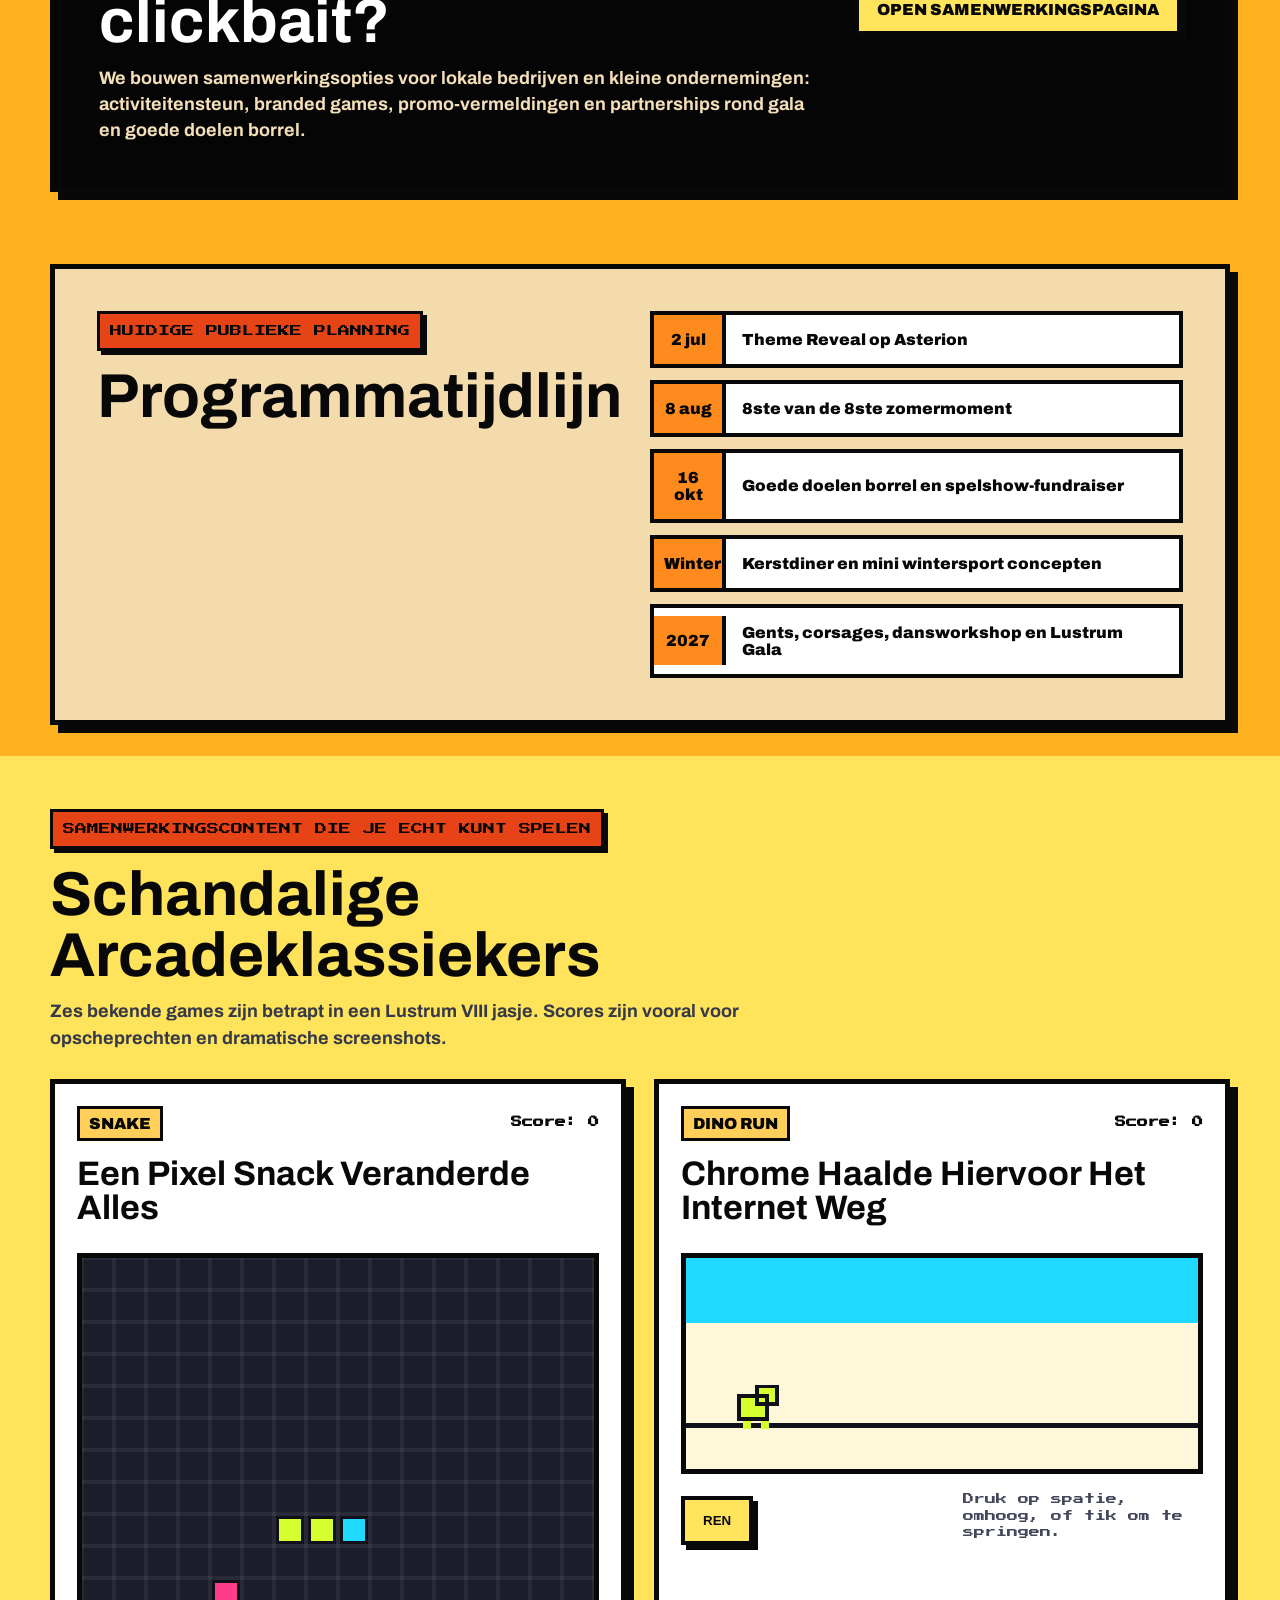
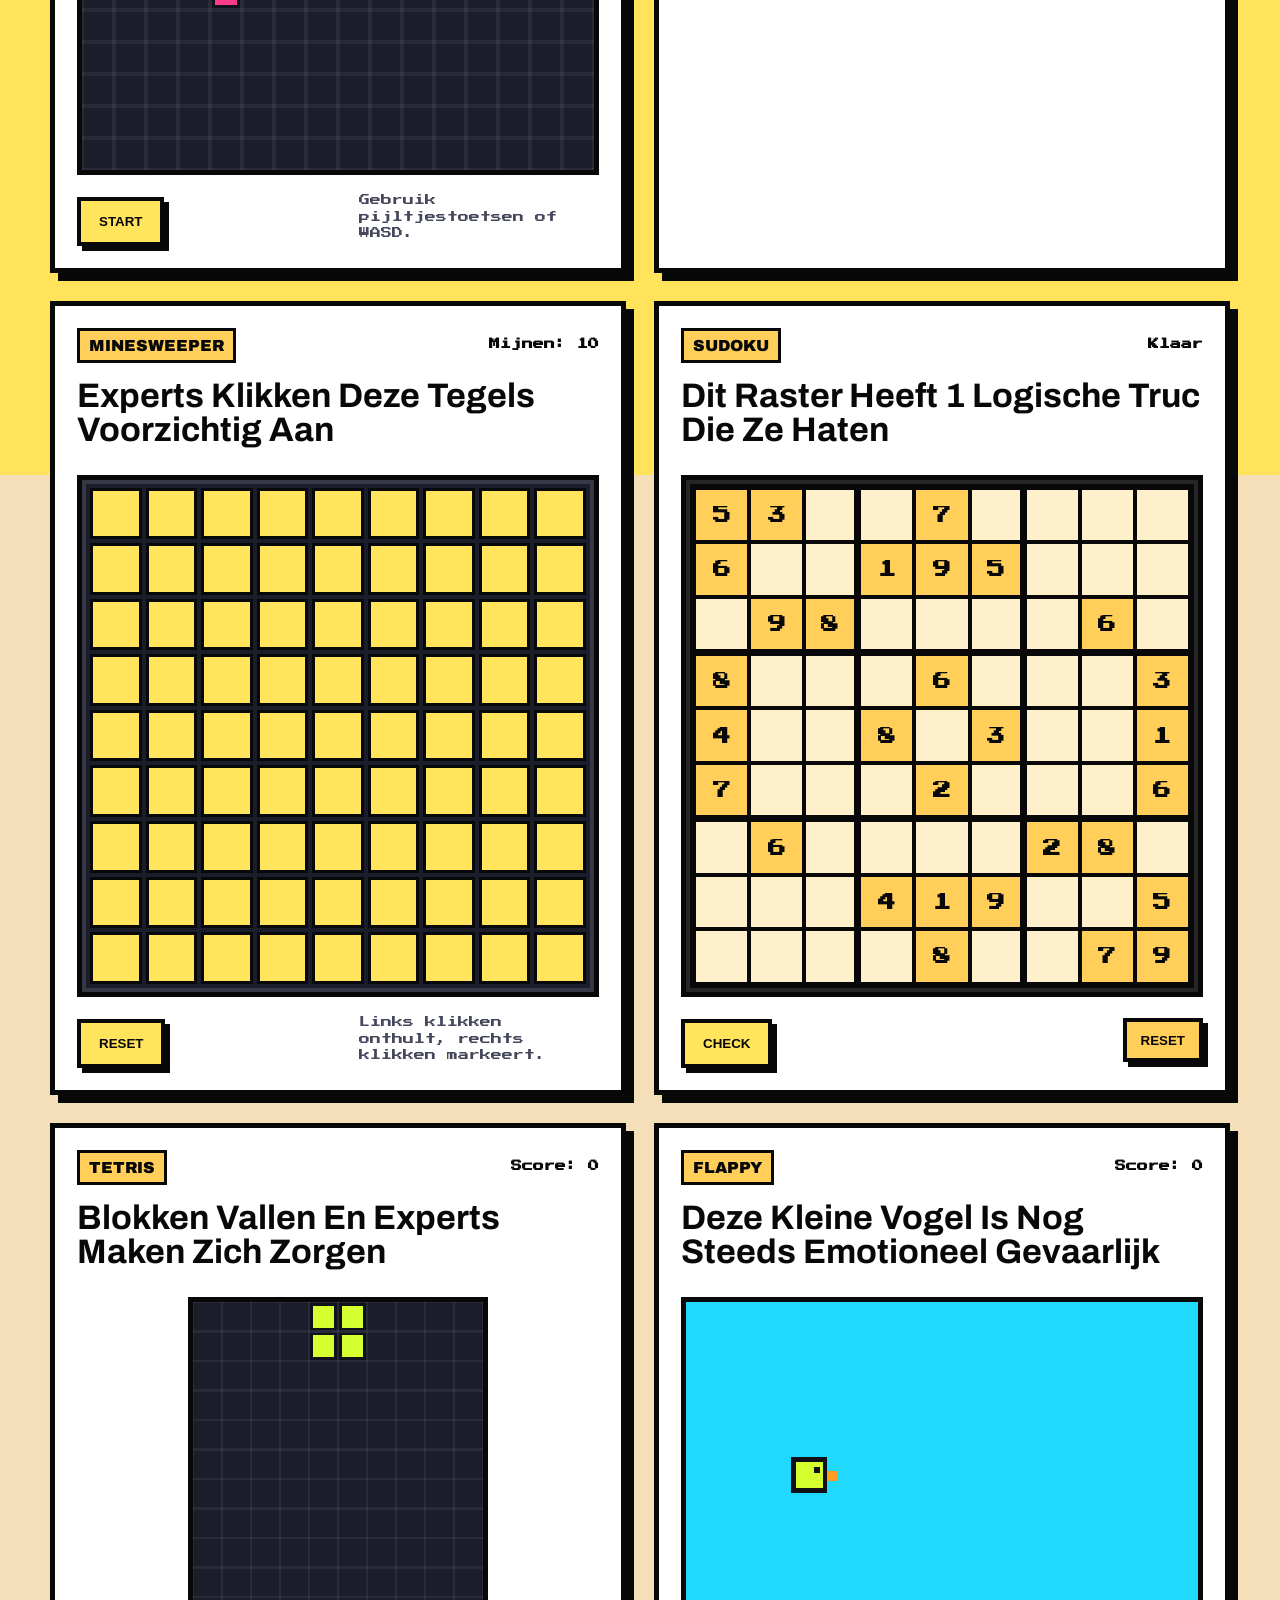
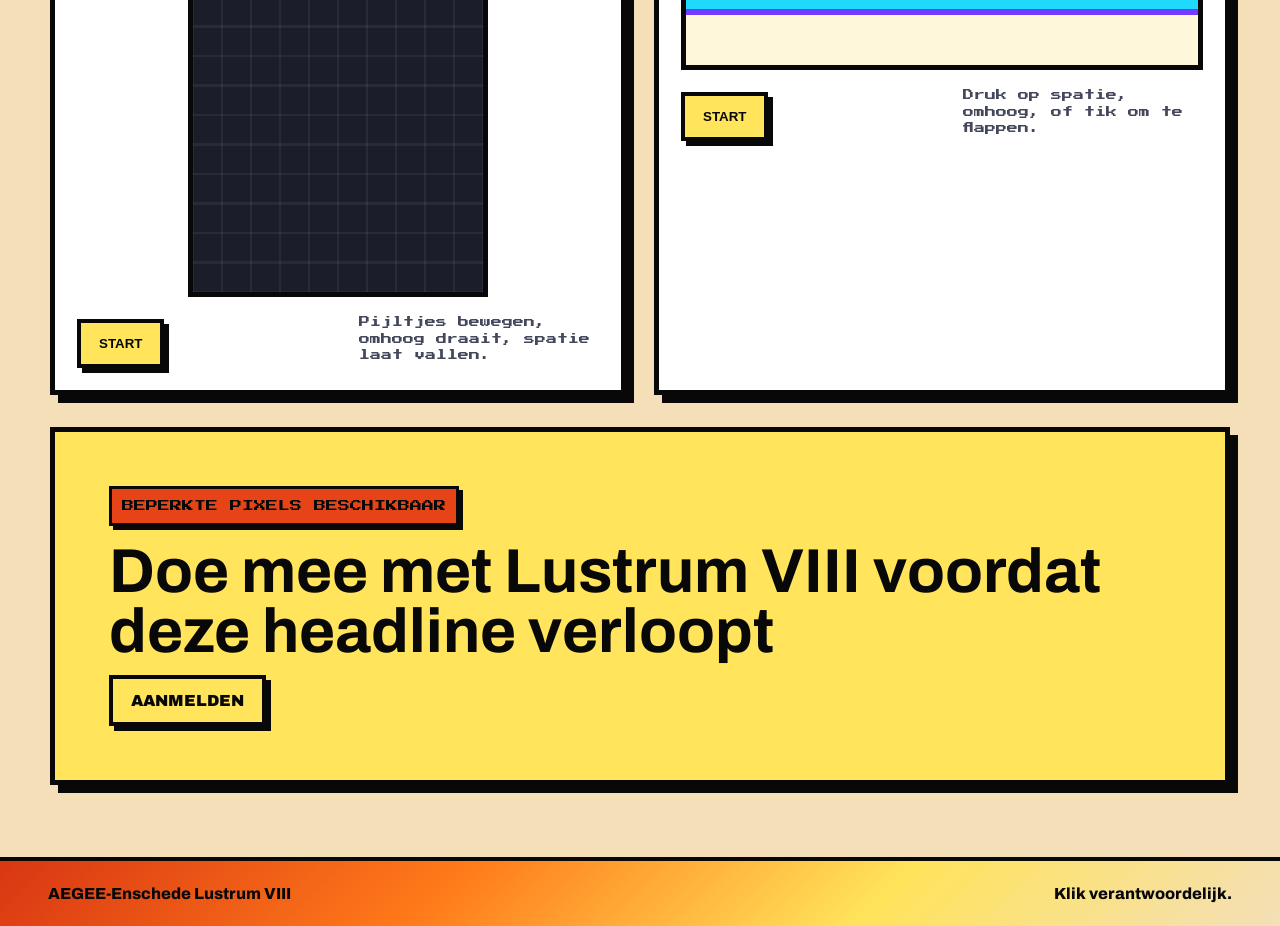
==== commit d094202c: "Add Dutch default language and collaboration page" ====
--- a/index.html
+++ b/index.html
@@ -1,12 +1,12 @@
 <!doctype html>
-<html lang="en">
+<html lang="nl">
   <head>
     <meta charset="utf-8">
     <meta name="viewport" content="width=device-width, initial-scale=1">
     <title>AEGEE-Enschede Lustrum VIII | Clickbait</title>
     <meta
       name="description"
-      content="Lustrum VIII of AEGEE-Enschede: a clickbait and pixel themed week of activities."
+      content="Lustrum VIII of AEGEE-Enschede: Clickbait, a pixel-themed year of activities, games, gala, and member events."
     >
     <link rel="preconnect" href="https://fonts.googleapis.com">
     <link rel="preconnect" href="https://fonts.gstatic.com" crossorigin>
@@ -28,78 +28,122 @@
         </span>
       </a>
       <nav aria-label="Main navigation">
-        <a href="#activities">Activities</a>
+        <a href="#activities" data-i18n="navProgramme">Programma</a>
+        <a href="#schedule">Planning</a>
         <a href="#games">Games</a>
-        <a href="#schedule">Schedule</a>
-        <button class="theme-toggle" id="theme-toggle" type="button" aria-pressed="false">
-          <span class="toggle-icon" aria-hidden="true"></span>
-          <span class="toggle-label">Dark</span>
-        </button>
-        <a class="nav-cta" href="signup.html">Sign up</a>
+        <a href="collaboration.html" data-i18n="navCollaboration">Samenwerken</a>
+        <details class="settings-menu">
+          <summary data-i18n="navSettings">Instellingen</summary>
+          <div class="settings-panel">
+            <div class="language-switch" aria-label="Language">
+              <button class="language-option" type="button" data-lang="nl">NL</button>
+              <button class="language-option" type="button" data-lang="en">EN</button>
+            </div>
+            <button class="theme-toggle" id="theme-toggle" type="button" aria-pressed="false">
+              <span class="toggle-icon" aria-hidden="true"></span>
+              <span class="toggle-label">Donker</span>
+            </button>
+          </div>
+        </details>
+        <a class="nav-cta" href="signup.html" data-i18n="navSignup">Aanmelden</a>
       </nav>
     </header>
 
     <main id="top">
-      <section class="hero" aria-labelledby="hero-title">
+      <section class="hero official-hero" aria-labelledby="hero-title">
         <div class="hero-content">
-          <p class="kicker">You won't believe what happens in Enschede</p>
+          <p class="kicker" data-i18n="heroKicker">AEGEE-Enschede presenteert de klik die je wel moet openen</p>
           <h1 id="hero-title">Lustrum VIII: Clickbait</h1>
-          <p class="hero-copy">
-            A week of suspiciously exciting headlines, pixel-perfect chaos, and
-            activities that are definitely worth opening in a new tab.
+          <p class="hero-copy" data-i18n="heroCopy">
+            Een pixel-branded lustrumjaar met verdachte headlines, echte
+            activiteiten, warme oranje balken en genoeg cursor-energie om ieder
+            lid te laten klikken.
           </p>
           <div class="hero-actions">
-            <a class="button primary" href="#activities">Reveal activities</a>
-            <a class="button secondary" href="signup.html">Sign up now</a>
-          </div>
-        </div>
-
-        <div class="hero-panel" aria-label="Pixel news interface preview">
-          <div class="browser-bar">
-            <span></span>
-            <span></span>
-            <span></span>
-          </div>
-          <div class="breaking">BREAKING: Lustrum VIII has entered the chat</div>
-          <div class="pixel-scene" aria-hidden="true">
-            <div class="pixel-city">
-              <span class="tower one"></span>
-              <span class="tower two"></span>
-              <span class="tower three"></span>
-              <span class="tower four"></span>
-            </div>
-            <div class="cursor">CLICK</div>
-          </div>
-          <div class="ticker">
-            <span>8 shocking days</span>
-            <span>1 legendary association</span>
-            <span>0 boring headlines</span>
+            <a class="button primary" href="#activities" data-i18n="heroPrimary">Onthul het programma</a>
+            <a class="button secondary" href="collaboration.html" data-i18n="heroSecondary">Werk met ons samen</a>
+          </div>
+        </div>
+
+        <div class="logo-showcase" aria-label="Official Lustrum VIII logo">
+          <img src="assets/lustrum-combined-dark.png" alt="AEGEE-Enschede Lustrum VIII official pixel logo">
+          <div class="search-strip" aria-hidden="true">
+            <img src="assets/lustrum-searchbar.png" alt="">
           </div>
         </div>
       </section>
 
       <section class="intro" aria-label="Event highlights">
         <div>
-          <strong>Theme</strong>
-          <span>Clickbait, retro web, pixel pop</span>
-        </div>
-        <div>
-          <strong>For</strong>
-          <span>Members, alumni, friends, and curious clickers</span>
-        </div>
-        <div>
-          <strong>Vibe</strong>
-          <span>Playful, chaotic, proudly AEGEE</span>
+          <strong data-i18n="introRevealTitle">Thema Reveal</strong>
+          <span data-i18n="introRevealCopy">2 juli: eerste officiële onthulling met drankjes en hype</span>
+        </div>
+        <div>
+          <strong data-i18n="introDateTitle">Kerndatum</strong>
+          <span data-i18n="introDateCopy">8 augustus: het 8ste van de 8ste ledenmoment</span>
+        </div>
+        <div>
+          <strong data-i18n="introStyleTitle">Stijl</strong>
+          <span data-i18n="introStyleCopy">Officiële pixelcursor, warme balken, zwart-wit contrast</span>
         </div>
       </section>
 
       <section class="section-heading" id="activities">
-        <p class="kicker">Top stories near you</p>
-        <h2>Activities that sound fake but are real</h2>
+        <p class="kicker" data-i18n="activitiesKicker">Laatste planning van de commissie</p>
+        <h2 data-i18n="activitiesTitle">Activiteiten uit het huidige programma</h2>
       </section>
 
       <section class="activities" aria-label="Lustrum activities">
         <article class="activity-card">
+          <div class="activity-media gradient-media" aria-hidden="true">
+            <img src="assets/aegee-logo-light.png" alt="">
+          </div>
+          <div class="activity-body">
+            <p class="tag" data-i18n="tagTwoJuly">2 juli</p>
+            <h3 data-i18n="activityRevealTitle">De Theme Reveal Is Te Goed Om Verborgen Te Blijven</h3>
+            <p data-i18n="activityRevealCopy">
+              De eerste publieke onthulling van Clickbait: officieel logo,
+              verdachte promo en een thematisch drinkmoment op Asterion.
+            </p>
+            <a class="button card-button" href="signup.html?activity=theme-reveal" data-i18n="signupButton">Aanmelden</a>
+          </div>
+        </article>
+
+        <article class="activity-card">
+          <div class="activity-media cursor-sheet" aria-hidden="true">
+            <img src="assets/cursor-icons.png" alt="">
+          </div>
+          <div class="activity-body">
+            <p class="tag" data-i18n="tagEightAugust">8 augustus</p>
+            <h3 data-i18n="activityEightTitle">Lokale Vereniging Vindt Eén Rare 8/8 Truc</h3>
+            <p data-i18n="activityEightCopy">
+              De 8ste van de 8ste: een laagdrempelig zomermoment met eten,
+              terrasplannen, reveal-bord vibes en oude én nieuwe leden.
+            </p>
+            <a class="button card-button" href="signup.html?activity=achtste-van-de-achtste" data-i18n="signupButton">Aanmelden</a>
+          </div>
+        </article>
+
+        <article class="activity-card">
+          <div class="pixel-art flame" aria-hidden="true">
+            <span></span><span></span><span></span><span></span><span></span>
+            <span></span><span></span><span></span><span></span><span></span>
+            <span></span><span></span><span></span><span></span><span></span>
+            <span></span><span></span><span></span><span></span><span></span>
+            <span></span><span></span><span></span><span></span><span></span>
+          </div>
+          <div class="activity-body">
+            <p class="tag" data-i18n="tagSixteenOctober">16 oktober</p>
+            <h3 data-i18n="activityCharityTitle">Deze Goede Doelen Borrel Heeft Een Progress Bar</h3>
+            <p data-i18n="activityCharityCopy">
+              Een goede doelen borrel met spelshow/LINGO ideeën, een live
+              donatiemeter en een lokale insteek uit de laatste vergaderingen.
+            </p>
+            <a class="button card-button" href="signup.html?activity=goed-doel-borrel" data-i18n="signupButton">Aanmelden</a>
+          </div>
+        </article>
+
+        <article class="activity-card">
           <div class="pixel-art trophy" aria-hidden="true">
             <span></span><span></span><span></span><span></span><span></span>
             <span></span><span></span><span></span><span></span><span></span>
@@ -108,13 +152,13 @@
             <span></span><span></span><span></span><span></span><span></span>
           </div>
           <div class="activity-body">
-            <p class="tag">Opening Night</p>
-            <h3>This Kick-Off Has 8 Secret Ingredients</h3>
-            <p>
-              Start the lustrum with a headline-hunting pub quiz, questionable
-              trivia, and a countdown that looks like it escaped from 2006.
-            </p>
-            <a class="button card-button" href="signup.html?activity=opening-night">Sign up</a>
+            <p class="tag" data-i18n="tagWinter">Winter</p>
+            <h3 data-i18n="activityDinnerTitle">Kerstdinergasten Geloven Gang 8 Niet</h3>
+            <p data-i18n="activityDinnerCopy">
+              Een kerstdinerconcept waarbij Eximiae wordt benaderd en restaurant
+              versus zaal+catering nog wordt afgewogen.
+            </p>
+            <a class="button card-button" href="signup.html?activity=kerstdiner" data-i18n="signupButton">Aanmelden</a>
           </div>
         </article>
 
@@ -127,32 +171,13 @@
             <span></span><span></span><span></span><span></span><span></span>
           </div>
           <div class="activity-body">
-            <p class="tag">City Game</p>
-            <h3>Local Students Found This One Weird Route</h3>
-            <p>
-              A pixel-map treasure hunt through Enschede, packed with hidden
-              clues, dramatic pop-ups, and teams chasing the same bad lead.
-            </p>
-            <a class="button card-button" href="signup.html?activity=city-game">Sign up</a>
-          </div>
-        </article>
-
-        <article class="activity-card">
-          <div class="pixel-art flame" aria-hidden="true">
-            <span></span><span></span><span></span><span></span><span></span>
-            <span></span><span></span><span></span><span></span><span></span>
-            <span></span><span></span><span></span><span></span><span></span>
-            <span></span><span></span><span></span><span></span><span></span>
-            <span></span><span></span><span></span><span></span><span></span>
-          </div>
-          <div class="activity-body">
-            <p class="tag">Dinner</p>
-            <h3>You Clicked For Drama, Stayed For Dinner</h3>
-            <p>
-              A themed dinner where each course arrives with a ridiculous title,
-              an unexpected twist, and just enough spectacle for the group chat.
-            </p>
-            <a class="button card-button" href="signup.html?activity=clickbait-dinner">Sign up</a>
+            <p class="tag" data-i18n="tagTba">N.t.b.</p>
+            <h3 data-i18n="activityWinterTitle">Mini Wintersport Zonder Dat Het Algoritme Het Weet</h3>
+            <p data-i18n="activityWinterCopy">
+              Een compacte winteractiviteit in conceptfase, waarbij de commissie
+              zoekt naar iets leuks, haalbaars en budgetbewust.
+            </p>
+            <a class="button card-button" href="signup.html?activity=mini-wintersport" data-i18n="signupButton">Aanmelden</a>
           </div>
         </article>
 
@@ -165,23 +190,65 @@
             <span></span><span></span><span></span><span></span><span></span>
           </div>
           <div class="activity-body">
-            <p class="tag">Party</p>
-            <h3>Doctors Hate This One Dancefloor Trick</h3>
-            <p>
-              Neon pixels, nostalgic internet hits, meme-worthy photo corners,
-              and a party concept that has absolutely no chill.
-            </p>
-            <a class="button card-button" href="signup.html?activity=party">Sign up</a>
-          </div>
-        </article>
+            <p class="tag" data-i18n="tagGalaRunup">Gala Aanloop</p>
+            <h3 data-i18n="activityRunupTitle">Gents, Corsages En Dansmoves Gelekt</h3>
+            <p data-i18n="activityRunupCopy">
+              Een stijlvolle aanloop naar het gala: gents pasmoment, corsages
+              maken en een dansworkshop met echte lustrumflair.
+            </p>
+            <a class="button card-button" href="signup.html?activity=gala-run-up" data-i18n="signupButton">Aanmelden</a>
+          </div>
+        </article>
+
+        <article class="activity-card wide-activity">
+          <div class="activity-media logo-media" aria-hidden="true">
+            <img src="assets/lustrum-combined-dark.png" alt="">
+          </div>
+          <div class="activity-body">
+            <p class="tag" data-i18n="tagSpring">Voorjaar 2027</p>
+            <h3 data-i18n="activityGalaTitle">De Zoektocht Naar De Galalocatie Is Begonnen</h3>
+            <p data-i18n="activityGalaCopy">
+              Het gala is de grote klapper. Locaties en studentengala-opties
+              worden vergeleken, met het lustrumweekend na Pasen als richting.
+            </p>
+            <a class="button card-button" href="signup.html?activity=lustrum-gala" data-i18n="signupButton">Aanmelden</a>
+          </div>
+        </article>
+      </section>
+
+      <section class="sponsor-teaser" aria-label="Collaboration teaser">
+        <div>
+          <p class="kicker" data-i18n="collabKicker">Bedrijven haten gemiste zichtbaarheid</p>
+          <h2 data-i18n="collabTitle">Wil je logo in de clickbait?</h2>
+          <p data-i18n="collabCopy">
+            We bouwen samenwerkingsopties voor lokale bedrijven en kleine
+            ondernemingen: activiteitensteun, branded games, promo-vermeldingen
+            en partnerships rond gala en goede doelen borrel.
+          </p>
+        </div>
+        <a class="button primary" href="collaboration.html" data-i18n="collabButton">Open samenwerkingspagina</a>
+      </section>
+
+      <section class="schedule" id="schedule" aria-labelledby="schedule-title">
+        <div>
+          <p class="kicker" data-i18n="scheduleKicker">Huidige publieke planning</p>
+          <h2 id="schedule-title" data-i18n="scheduleTitle">Programmatijdlijn</h2>
+        </div>
+        <ol>
+          <li><time datetime="2026-07-02">2 jul</time><span data-i18n="scheduleReveal">Theme Reveal op Asterion</span></li>
+          <li><time datetime="2026-08-08">8 aug</time><span data-i18n="scheduleEight">8ste van de 8ste zomermoment</span></li>
+          <li><time datetime="2026-10-16">16 okt</time><span data-i18n="scheduleCharity">Goede doelen borrel en spelshow-fundraiser</span></li>
+          <li><time datetime="2026-12" data-i18n="tagWinter">Winter</time><span data-i18n="scheduleWinter">Kerstdiner en mini wintersport concepten</span></li>
+          <li><time datetime="2027">2027</time><span data-i18n="scheduleGala">Gents, corsages, dansworkshop en Lustrum Gala</span></li>
+        </ol>
       </section>
 
       <section class="section-heading games-heading" id="games">
-        <p class="kicker">Sponsored content you can actually play</p>
-        <h2>Scandalous Arcade Classics</h2>
-        <p>
-          Four familiar games got caught wearing a Lustrum VIII skin. Scores are
-          mostly for bragging rights and dramatic screenshots.
+        <p class="kicker" data-i18n="gamesKicker">Samenwerkingscontent die je echt kunt spelen</p>
+        <h2 data-i18n="gamesTitle">Schandalige Arcadeklassiekers</h2>
+        <p data-i18n="gamesCopy">
+          Zes bekende games zijn betrapt in een Lustrum VIII jasje. Scores zijn
+          vooral voor opscheprechten en dramatische screenshots.
         </p>
       </section>
 
@@ -191,11 +258,11 @@
             <p class="tag">Snake</p>
             <strong>Score: <span id="snake-score">0</span></strong>
           </div>
-          <h3>One Pixel Snack Changed Everything</h3>
+          <h3 data-i18n="gameSnakeTitle">Eén Pixel Snack Veranderde Alles</h3>
           <canvas id="snake-board" width="320" height="320" aria-label="Playable snake game"></canvas>
           <div class="game-controls">
-            <button class="button card-button" id="snake-start" type="button">Start</button>
-            <span>Use arrow keys or WASD.</span>
+            <button class="button card-button" id="snake-start" type="button" data-i18n="gameStart">Start</button>
+            <span data-i18n="snakeControls">Gebruik pijltjestoetsen of WASD.</span>
           </div>
         </article>
 
@@ -204,37 +271,37 @@
             <p class="tag">Dino Run</p>
             <strong>Score: <span id="dino-score">0</span></strong>
           </div>
-          <h3>Chrome Removed The Internet For This</h3>
+          <h3 data-i18n="gameDinoTitle">Chrome Haalde Hiervoor Het Internet Weg</h3>
           <canvas id="dino-board" width="520" height="220" aria-label="Playable offline runner game"></canvas>
           <div class="game-controls">
-            <button class="button card-button" id="dino-start" type="button">Run</button>
-            <span>Press space, up, or tap jump.</span>
+            <button class="button card-button" id="dino-start" type="button" data-i18n="gameRun">Ren</button>
+            <span data-i18n="jumpControls">Druk op spatie, omhoog, of tik om te springen.</span>
           </div>
         </article>
 
         <article class="game-card mines-game">
           <div class="game-topline">
             <p class="tag">Minesweeper</p>
-            <strong>Mines: <span id="mine-count">10</span></strong>
-          </div>
-          <h3>Experts Are Clicking These Tiles Carefully</h3>
+            <strong><span data-i18n="minesLabel">Mijnen</span>: <span id="mine-count">10</span></strong>
+          </div>
+          <h3 data-i18n="gameMinesTitle">Experts Klikken Deze Tegels Voorzichtig Aan</h3>
           <div class="mine-board" id="mine-board" aria-label="Playable minesweeper board"></div>
           <div class="game-controls">
-            <button class="button card-button" id="mine-reset" type="button">Reset</button>
-            <span id="mine-status">Left click reveal, right click flag.</span>
+            <button class="button card-button" id="mine-reset" type="button" data-i18n="gameReset">Reset</button>
+            <span id="mine-status" data-i18n="mineStatus">Links klikken onthult, rechts klikken markeert.</span>
           </div>
         </article>
 
         <article class="game-card sudoku-game">
           <div class="game-topline">
             <p class="tag">Sudoku</p>
-            <strong id="sudoku-status">Ready</strong>
-          </div>
-          <h3>This Grid Has 1 Logical Trick They Hate</h3>
+            <strong id="sudoku-status" data-i18n="sudokuReady">Klaar</strong>
+          </div>
+          <h3 data-i18n="gameSudokuTitle">Dit Raster Heeft 1 Logische Truc Die Ze Haten</h3>
           <div class="sudoku-board" id="sudoku-board" aria-label="Playable sudoku board"></div>
           <div class="game-controls">
-            <button class="button card-button" id="sudoku-check" type="button">Check</button>
-            <button class="button secondary mini-button" id="sudoku-reset" type="button">Reset</button>
+            <button class="button card-button" id="sudoku-check" type="button" data-i18n="gameCheck">Check</button>
+            <button class="button secondary mini-button" id="sudoku-reset" type="button" data-i18n="gameReset">Reset</button>
           </div>
         </article>
 
@@ -243,11 +310,11 @@
             <p class="tag">Tetris</p>
             <strong>Score: <span id="tetris-score">0</span></strong>
           </div>
-          <h3>Blocks Are Falling And Experts Are Concerned</h3>
+          <h3 data-i18n="gameTetrisTitle">Blokken Vallen En Experts Maken Zich Zorgen</h3>
           <canvas id="tetris-board" width="240" height="480" aria-label="Playable tetris game"></canvas>
           <div class="game-controls">
-            <button class="button card-button" id="tetris-start" type="button">Start</button>
-            <span>Move arrows, up rotate, space hard drop.</span>
+            <button class="button card-button" id="tetris-start" type="button" data-i18n="gameStart">Start</button>
+            <span data-i18n="tetrisControls">Pijltjes bewegen, omhoog draait, spatie laat vallen.</span>
           </div>
         </article>
 
@@ -256,38 +323,25 @@
             <p class="tag">Flappy</p>
             <strong>Score: <span id="flappy-score">0</span></strong>
           </div>
-          <h3>This Tiny Bird Is Still Emotionally Dangerous</h3>
+          <h3 data-i18n="gameFlappyTitle">Deze Kleine Vogel Is Nog Steeds Emotioneel Gevaarlijk</h3>
           <canvas id="flappy-board" width="420" height="300" aria-label="Playable flappy bird style game"></canvas>
           <div class="game-controls">
-            <button class="button card-button" id="flappy-start" type="button">Start</button>
-            <span>Press space, up, or tap to flap.</span>
-          </div>
-        </article>
-      </section>
-
-      <section class="schedule" id="schedule" aria-labelledby="schedule-title">
-        <div>
-          <p class="kicker">Leaked timeline</p>
-          <h2 id="schedule-title">The dummy programme</h2>
-        </div>
-        <ol>
-          <li><time datetime="2026-09-21">Mon</time><span>Opening Night</span></li>
-          <li><time datetime="2026-09-22">Tue</time><span>Clickbait City Game</span></li>
-          <li><time datetime="2026-09-24">Thu</time><span>Scandalous Dinner</span></li>
-          <li><time datetime="2026-09-26">Sat</time><span>Final Boss Party</span></li>
-        </ol>
+            <button class="button card-button" id="flappy-start" type="button" data-i18n="gameStart">Start</button>
+            <span data-i18n="flappyControls">Druk op spatie, omhoog, of tik om te flappen.</span>
+          </div>
+        </article>
       </section>
 
       <section class="final-cta" aria-label="Sign up call to action">
-        <p class="kicker">Limited pixels available</p>
-        <h2>Join Lustrum VIII before this headline expires</h2>
-        <a class="button primary" href="signup.html">Sign up</a>
+        <p class="kicker" data-i18n="finalKicker">Beperkte pixels beschikbaar</p>
+        <h2 data-i18n="finalTitle">Doe mee met Lustrum VIII voordat deze headline verloopt</h2>
+        <a class="button primary" href="signup.html" data-i18n="signupButton">Aanmelden</a>
       </section>
     </main>
 
     <footer>
       <span>AEGEE-Enschede Lustrum VIII</span>
-      <span>Click responsibly.</span>
+      <span data-i18n="footerLine">Klik verantwoordelijk.</span>
     </footer>
 
     <script src="script.js"></script>
--- a/styles.css
+++ b/styles.css
@@ -169,8 +169,86 @@
   box-shadow: 4px 4px 0 var(--ink);
 }
 
+.settings-menu {
+  position: relative;
+  z-index: 30;
+}
+
+.settings-menu summary {
+  display: inline-flex;
+  align-items: center;
+  min-height: 43px;
+  padding: 10px 12px;
+  border: 3px solid transparent;
+  font-weight: 900;
+  cursor: pointer;
+  list-style: none;
+}
+
+.settings-menu summary::-webkit-details-marker {
+  display: none;
+}
+
+.settings-menu summary::after {
+  content: "";
+  width: 0;
+  height: 0;
+  margin-left: 8px;
+  border-right: 5px solid transparent;
+  border-left: 5px solid transparent;
+  border-top: 7px solid currentColor;
+}
+
+.settings-menu[open] summary,
+.settings-menu summary:hover {
+  border-color: var(--ink);
+  background: white;
+  box-shadow: 4px 4px 0 var(--ink);
+}
+
+.settings-panel {
+  position: absolute;
+  top: calc(100% + 10px);
+  right: 0;
+  display: grid;
+  gap: 12px;
+  min-width: 220px;
+  padding: 14px;
+  border: 4px solid var(--ink);
+  background: var(--paper);
+  box-shadow: 6px 6px 0 var(--ink);
+}
+
+.language-switch {
+  display: grid;
+  grid-template-columns: repeat(2, 1fr);
+  gap: 8px;
+}
+
+.language-option {
+  min-height: 40px;
+  border: 3px solid var(--ink);
+  background: white;
+  color: var(--ink);
+  box-shadow: 3px 3px 0 var(--ink);
+  font: inherit;
+  font-weight: 900;
+  cursor: pointer;
+}
+
+.language-option.is-active {
+  background: var(--orange);
+}
+
+body.dark-mode .language-option.is-active {
+  background: var(--orange);
+  color: #080808;
+}
+
 body.dark-mode nav a:hover,
-body.dark-mode .nav-cta {
+body.dark-mode .nav-cta,
+body.dark-mode .settings-menu[open] summary,
+body.dark-mode .settings-menu summary:hover {
   background: #000000;
   color: #ffffff;
 }
@@ -191,6 +269,11 @@
   cursor: pointer;
 }
 
+.settings-panel .theme-toggle {
+  width: 100%;
+  justify-content: center;
+}
+
 .toggle-icon {
   position: relative;
   display: inline-block;
@@ -326,6 +409,7 @@
 }
 
 body.dark-mode .hero-panel,
+body.dark-mode .logo-showcase,
 body.dark-mode .activity-card,
 body.dark-mode .game-card,
 body.dark-mode .signup-card {
@@ -336,6 +420,38 @@
 .hero-panel {
   overflow: hidden;
   transform: rotate(1deg);
+}
+
+.logo-showcase {
+  display: grid;
+  gap: 18px;
+  align-content: center;
+  padding: clamp(18px, 3vw, 30px);
+  border: 5px solid var(--ink);
+  background: #050505;
+  box-shadow: var(--shadow);
+  transform: rotate(1deg);
+}
+
+.logo-showcase img,
+.activity-media img,
+.sponsor-logo img {
+  display: block;
+  width: 100%;
+  height: auto;
+  image-rendering: pixelated;
+}
+
+.search-strip {
+  overflow: hidden;
+  border: 4px solid var(--ink);
+  background: white;
+}
+
+.search-strip img {
+  width: 150%;
+  max-width: none;
+  transform: translateX(-9%);
 }
 
 .browser-bar {
@@ -496,6 +612,11 @@
   overflow: hidden;
 }
 
+.wide-activity {
+  grid-column: 1 / -1;
+  grid-template-columns: minmax(240px, 0.7fr) minmax(0, 1fr);
+}
+
 .pixel-art {
   display: grid;
   grid-template-columns: repeat(5, 1fr);
@@ -504,6 +625,47 @@
   padding: 18px;
   border-right: 5px solid var(--ink);
   background: var(--panel);
+}
+
+.activity-media {
+  display: grid;
+  align-items: center;
+  overflow: hidden;
+  min-height: 100%;
+  border-right: 5px solid var(--ink);
+  background: #050505;
+}
+
+.activity-media img {
+  min-width: 360px;
+  transform: translateX(-18%) scale(1.08);
+}
+
+.gradient-media {
+  background:
+    linear-gradient(
+      180deg,
+      #ef331f 0 18%,
+      #f65d29 18% 36%,
+      #fb8111 36% 54%,
+      #f7a71b 54% 72%,
+      #fde2aa 72% 100%
+    );
+}
+
+.gradient-media img {
+  mix-blend-mode: multiply;
+  transform: translateX(-24%) scale(1.2);
+}
+
+.cursor-sheet img {
+  min-width: 420px;
+  transform: translate(-18%, -2%) scale(1.08);
+}
+
+.logo-media img {
+  min-width: 520px;
+  transform: translateX(-8%) scale(1.05);
 }
 
 .pixel-art span {
@@ -578,7 +740,10 @@
 
 body.dark-mode .activity-body p:not(.tag),
 body.dark-mode .games-heading p:not(.kicker),
-body.dark-mode .game-controls span {
+body.dark-mode .game-controls span,
+body.dark-mode .sponsor-card p,
+body.dark-mode .package-card p,
+body.dark-mode .contact-copy {
   color: var(--muted);
 }
 
@@ -595,6 +760,114 @@
 .card-button {
   margin-top: 6px;
   background: var(--acid);
+}
+
+.sponsor-teaser {
+  display: grid;
+  grid-template-columns: minmax(0, 1fr) auto;
+  gap: 28px;
+  align-items: center;
+  margin: 72px 0 0;
+  padding: clamp(26px, 5vw, 44px);
+  border: 5px solid var(--ink);
+  background: #050505;
+  color: white;
+  box-shadow: var(--shadow);
+}
+
+.sponsor-teaser h2,
+.sponsor-teaser p {
+  max-width: 820px;
+}
+
+.sponsor-teaser p:not(.kicker) {
+  margin-bottom: 0;
+  color: #f4dfb8;
+  font-size: 18px;
+  font-weight: 700;
+  line-height: 1.45;
+}
+
+.sponsor-page main,
+.collaboration-page main {
+  width: min(1120px, calc(100% - 32px));
+}
+
+.sponsor-hero {
+  display: grid;
+  grid-template-columns: minmax(0, 1fr) minmax(280px, 420px);
+  gap: clamp(28px, 6vw, 68px);
+  align-items: center;
+  padding: 64px 0 40px;
+}
+
+.sponsor-logo {
+  padding: 22px;
+  border: 5px solid var(--ink);
+  background: #050505;
+  box-shadow: var(--shadow);
+}
+
+.sponsor-grid,
+.sponsor-packages {
+  display: grid;
+  grid-template-columns: repeat(3, minmax(0, 1fr));
+  gap: 22px;
+  margin: 36px 0 72px;
+}
+
+.sponsor-card,
+.package-card,
+.contact-box {
+  border: 5px solid var(--ink);
+  background: white;
+  box-shadow: var(--shadow);
+}
+
+.sponsor-card,
+.package-card {
+  padding: 22px;
+}
+
+.sponsor-card strong,
+.package-card strong {
+  display: block;
+  margin-bottom: 10px;
+  font-family: "Press Start 2P", monospace;
+  font-size: 12px;
+  line-height: 1.5;
+}
+
+.sponsor-card p,
+.package-card p,
+.contact-copy {
+  color: #36394a;
+  font-size: 17px;
+  line-height: 1.45;
+}
+
+.contact-section {
+  display: grid;
+  grid-template-columns: minmax(0, 0.8fr) minmax(320px, 1fr);
+  gap: 28px;
+  align-items: start;
+  margin-bottom: 80px;
+}
+
+.contact-box {
+  padding: clamp(22px, 4vw, 34px);
+}
+
+textarea {
+  width: 100%;
+  min-height: 150px;
+  resize: vertical;
+  border: 4px solid var(--ink);
+  padding: 10px 12px;
+  background: var(--paper);
+  color: var(--ink);
+  font: inherit;
+  font-weight: 700;
 }
 
 .games-heading {
@@ -847,9 +1120,16 @@
   margin: 0 auto;
 }
 
+.signup-topbar {
+  display: flex;
+  align-items: flex-start;
+  justify-content: space-between;
+  gap: 16px;
+  margin-bottom: 18px;
+}
+
 .back-link {
   display: inline-block;
-  margin-bottom: 18px;
   font-weight: 900;
 }
 
@@ -899,6 +1179,8 @@
 body.dark-mode .card-button,
 body.dark-mode .mini-button,
 body.dark-mode .theme-toggle,
+body.dark-mode .settings-panel,
+body.dark-mode .language-option,
 body.dark-mode .kicker,
 body.dark-mode .tag,
 body.dark-mode .breaking,
@@ -909,15 +1191,20 @@
 body.dark-mode .schedule time,
 body.dark-mode .final-cta,
 body.dark-mode input,
-body.dark-mode select {
+body.dark-mode select,
+body.dark-mode textarea {
   background: #000000;
   color: #ffffff;
 }
 
 body.dark-mode .hero-panel,
+body.dark-mode .logo-showcase,
 body.dark-mode .activity-card,
 body.dark-mode .game-card,
 body.dark-mode .signup-card,
+body.dark-mode .sponsor-card,
+body.dark-mode .package-card,
+body.dark-mode .contact-box,
 body.dark-mode .mine-cell.revealed,
 body.dark-mode .sudoku-cell {
   background: #000000;
@@ -927,15 +1214,23 @@
 body.dark-mode .brand-mark,
 body.dark-mode .button,
 body.dark-mode .theme-toggle,
+body.dark-mode .settings-panel,
+body.dark-mode .language-option,
 body.dark-mode .kicker,
 body.dark-mode .tag,
 body.dark-mode .hero-panel,
+body.dark-mode .logo-showcase,
 body.dark-mode .activity-card,
 body.dark-mode .game-card,
 body.dark-mode .schedule,
 body.dark-mode .final-cta,
 body.dark-mode .signup-card,
-body.dark-mode .intro div {
+body.dark-mode .intro div,
+body.dark-mode .sponsor-teaser,
+body.dark-mode .sponsor-logo,
+body.dark-mode .sponsor-card,
+body.dark-mode .package-card,
+body.dark-mode .contact-box {
   box-shadow: none;
 }
 
@@ -961,8 +1256,15 @@
     flex-wrap: wrap;
   }
 
+  .settings-panel {
+    right: auto;
+    left: 0;
+  }
+
   .hero,
-  .schedule {
+  .schedule,
+  .sponsor-hero,
+  .contact-section {
     grid-template-columns: 1fr;
   }
 
@@ -972,12 +1274,19 @@
 
   .intro,
   .activities,
-  .games-grid {
+  .games-grid,
+  .sponsor-grid,
+  .sponsor-packages {
     grid-template-columns: 1fr;
   }
 
-  .hero-panel {
+  .hero-panel,
+  .logo-showcase {
     transform: none;
+  }
+
+  .sponsor-teaser {
+    grid-template-columns: 1fr;
   }
 }
 
@@ -990,8 +1299,30 @@
     grid-template-columns: 1fr;
   }
 
+  .wide-activity {
+    grid-template-columns: 1fr;
+  }
+
+  .activity-media {
+    min-height: 190px;
+    border-right: 0;
+    border-bottom: 5px solid var(--ink);
+  }
+
+  .activity-media img,
+  .gradient-media img,
+  .cursor-sheet img,
+  .logo-media img {
+    min-width: 100%;
+    transform: none;
+  }
+
   .game-card {
     padding: 16px;
+  }
+
+  .signup-topbar {
+    flex-direction: column;
   }
 
   .pixel-art {
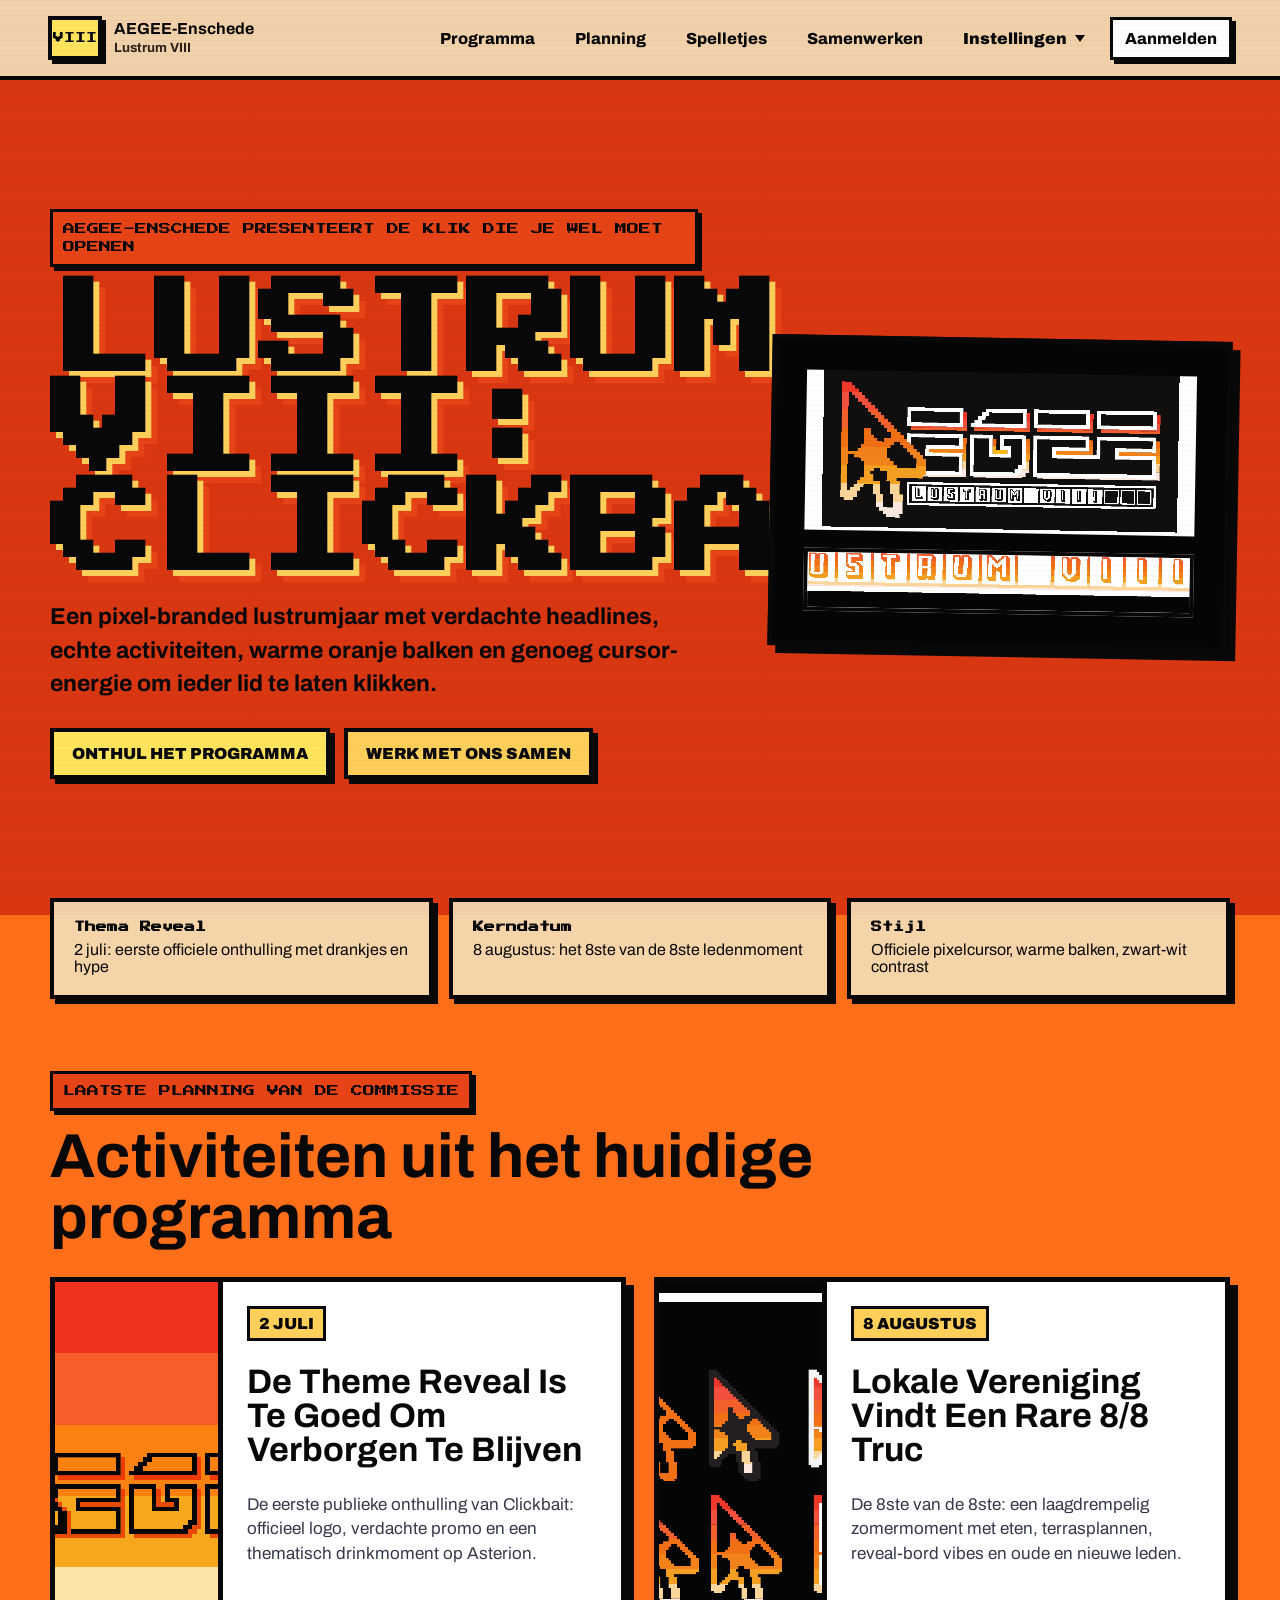
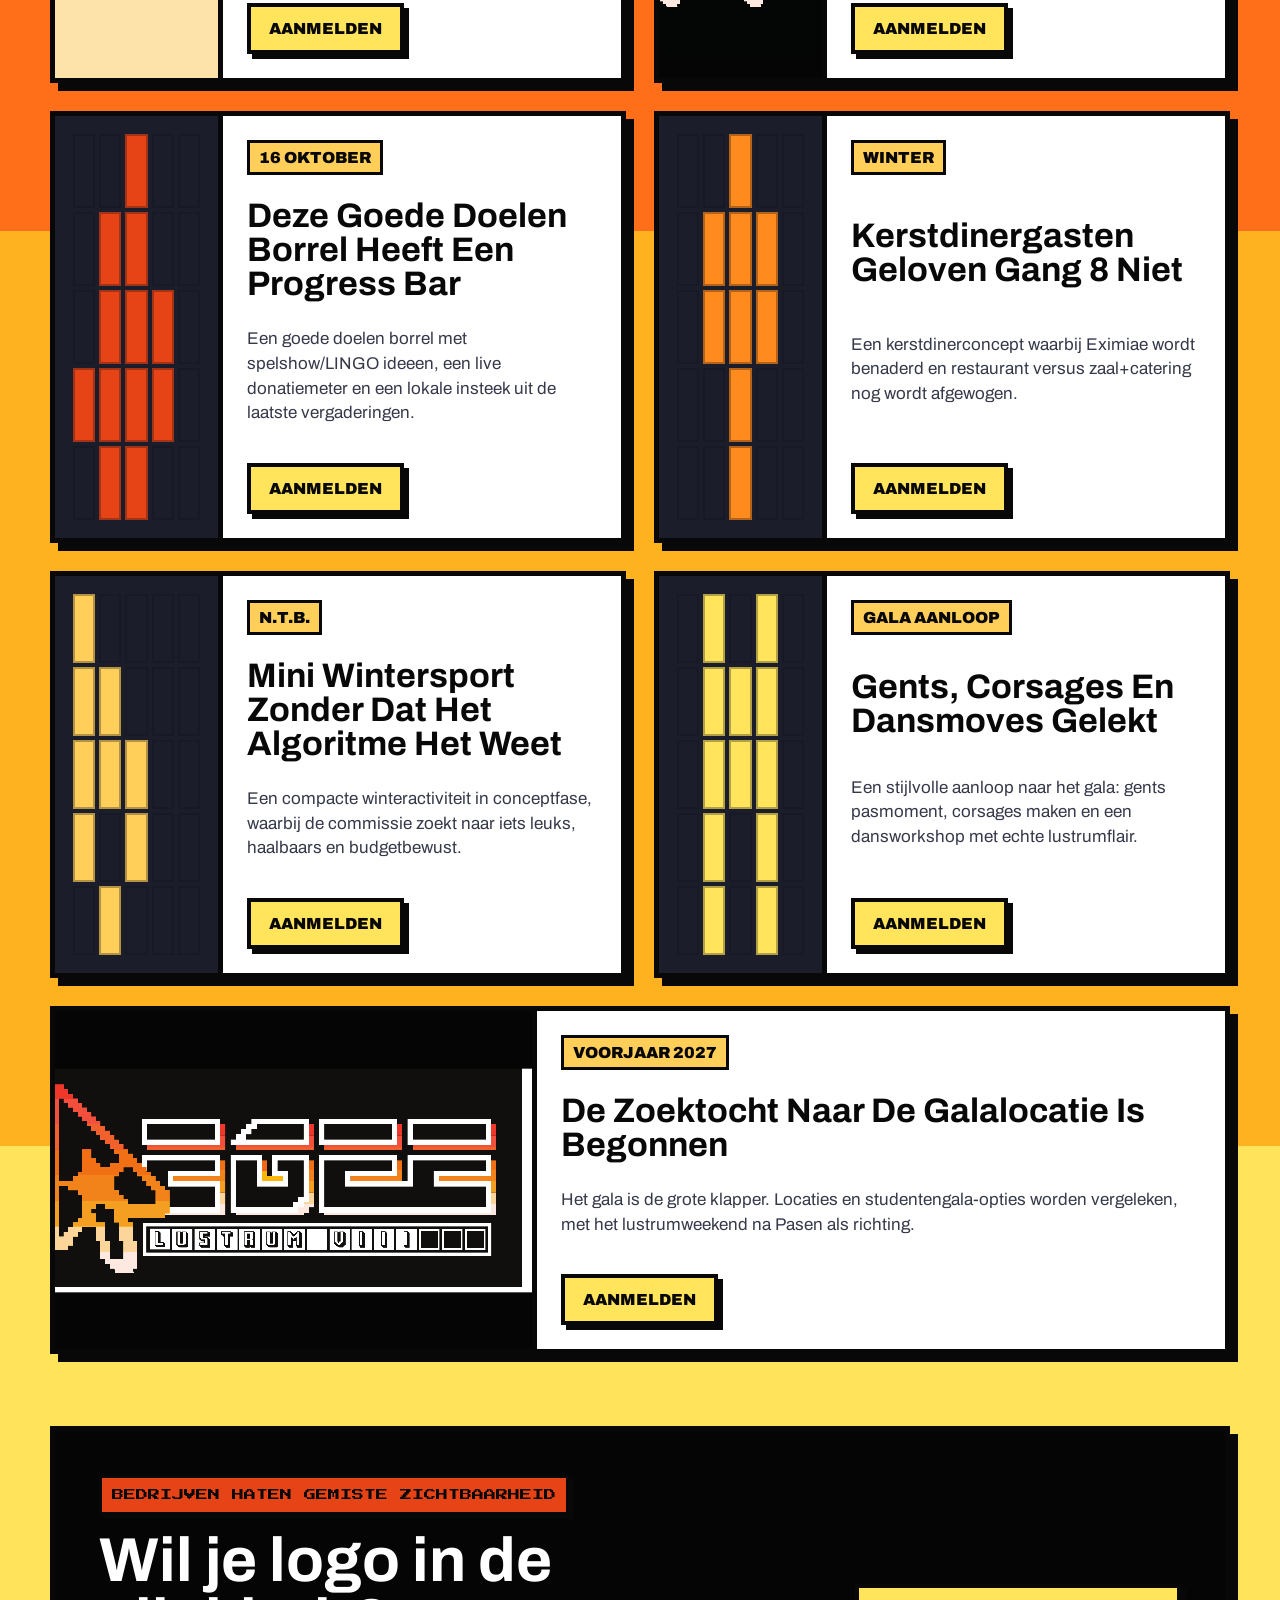
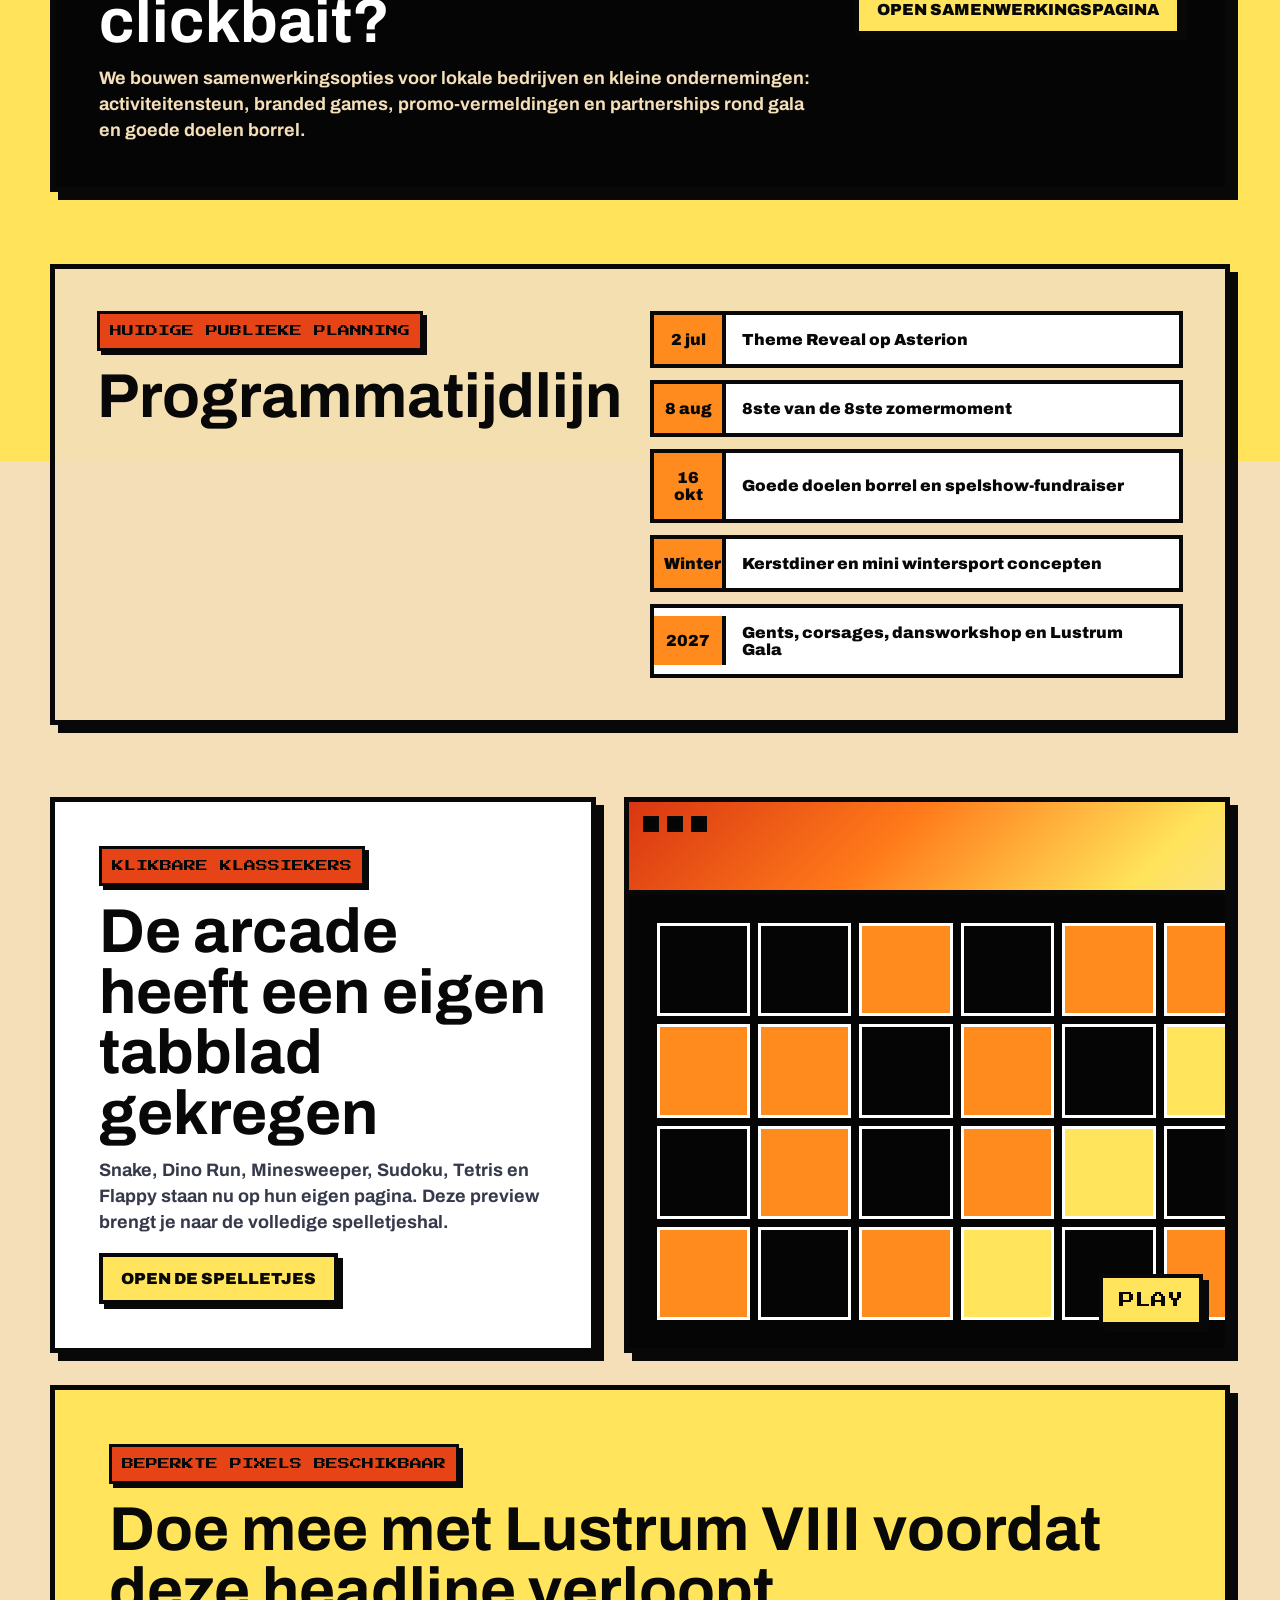
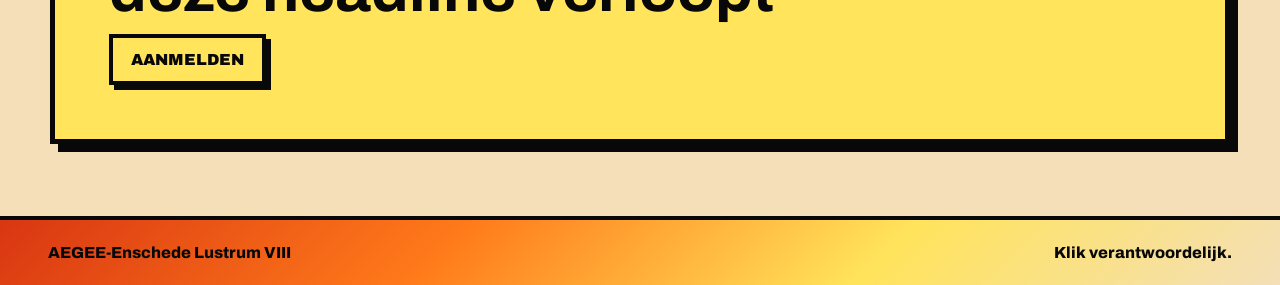
==== commit 1201ce7c: "Move arcade games to dedicated pages" ====
--- a/index.html
+++ b/index.html
@@ -30,7 +30,7 @@
       <nav aria-label="Main navigation">
         <a href="#activities" data-i18n="navProgramme">Programma</a>
         <a href="#schedule">Planning</a>
-        <a href="#games">Games</a>
+        <a href="games.html" data-i18n="navGames">Spelletjes</a>
         <a href="collaboration.html" data-i18n="navCollaboration">Samenwerken</a>
         <details class="settings-menu">
           <summary data-i18n="navSettings">Instellingen</summary>
@@ -243,93 +243,28 @@
         </ol>
       </section>
 
-      <section class="section-heading games-heading" id="games">
-        <p class="kicker" data-i18n="gamesKicker">Samenwerkingscontent die je echt kunt spelen</p>
-        <h2 data-i18n="gamesTitle">Schandalige Arcadeklassiekers</h2>
-        <p data-i18n="gamesCopy">
-          Zes bekende games zijn betrapt in een Lustrum VIII jasje. Scores zijn
-          vooral voor opscheprechten en dramatische screenshots.
-        </p>
-      </section>
-
-      <section class="games-grid" aria-label="Playable clickbait arcade games">
-        <article class="game-card snake-game">
-          <div class="game-topline">
-            <p class="tag">Snake</p>
-            <strong>Score: <span id="snake-score">0</span></strong>
-          </div>
-          <h3 data-i18n="gameSnakeTitle">Eén Pixel Snack Veranderde Alles</h3>
-          <canvas id="snake-board" width="320" height="320" aria-label="Playable snake game"></canvas>
-          <div class="game-controls">
-            <button class="button card-button" id="snake-start" type="button" data-i18n="gameStart">Start</button>
-            <span data-i18n="snakeControls">Gebruik pijltjestoetsen of WASD.</span>
-          </div>
-        </article>
-
-        <article class="game-card dino-game">
-          <div class="game-topline">
-            <p class="tag">Dino Run</p>
-            <strong>Score: <span id="dino-score">0</span></strong>
-          </div>
-          <h3 data-i18n="gameDinoTitle">Chrome Haalde Hiervoor Het Internet Weg</h3>
-          <canvas id="dino-board" width="520" height="220" aria-label="Playable offline runner game"></canvas>
-          <div class="game-controls">
-            <button class="button card-button" id="dino-start" type="button" data-i18n="gameRun">Ren</button>
-            <span data-i18n="jumpControls">Druk op spatie, omhoog, of tik om te springen.</span>
-          </div>
-        </article>
-
-        <article class="game-card mines-game">
-          <div class="game-topline">
-            <p class="tag">Minesweeper</p>
-            <strong><span data-i18n="minesLabel">Mijnen</span>: <span id="mine-count">10</span></strong>
-          </div>
-          <h3 data-i18n="gameMinesTitle">Experts Klikken Deze Tegels Voorzichtig Aan</h3>
-          <div class="mine-board" id="mine-board" aria-label="Playable minesweeper board"></div>
-          <div class="game-controls">
-            <button class="button card-button" id="mine-reset" type="button" data-i18n="gameReset">Reset</button>
-            <span id="mine-status" data-i18n="mineStatus">Links klikken onthult, rechts klikken markeert.</span>
-          </div>
-        </article>
-
-        <article class="game-card sudoku-game">
-          <div class="game-topline">
-            <p class="tag">Sudoku</p>
-            <strong id="sudoku-status" data-i18n="sudokuReady">Klaar</strong>
-          </div>
-          <h3 data-i18n="gameSudokuTitle">Dit Raster Heeft 1 Logische Truc Die Ze Haten</h3>
-          <div class="sudoku-board" id="sudoku-board" aria-label="Playable sudoku board"></div>
-          <div class="game-controls">
-            <button class="button card-button" id="sudoku-check" type="button" data-i18n="gameCheck">Check</button>
-            <button class="button secondary mini-button" id="sudoku-reset" type="button" data-i18n="gameReset">Reset</button>
-          </div>
-        </article>
-
-        <article class="game-card tetris-game">
-          <div class="game-topline">
-            <p class="tag">Tetris</p>
-            <strong>Score: <span id="tetris-score">0</span></strong>
-          </div>
-          <h3 data-i18n="gameTetrisTitle">Blokken Vallen En Experts Maken Zich Zorgen</h3>
-          <canvas id="tetris-board" width="240" height="480" aria-label="Playable tetris game"></canvas>
-          <div class="game-controls">
-            <button class="button card-button" id="tetris-start" type="button" data-i18n="gameStart">Start</button>
-            <span data-i18n="tetrisControls">Pijltjes bewegen, omhoog draait, spatie laat vallen.</span>
-          </div>
-        </article>
-
-        <article class="game-card flappy-game">
-          <div class="game-topline">
-            <p class="tag">Flappy</p>
-            <strong>Score: <span id="flappy-score">0</span></strong>
-          </div>
-          <h3 data-i18n="gameFlappyTitle">Deze Kleine Vogel Is Nog Steeds Emotioneel Gevaarlijk</h3>
-          <canvas id="flappy-board" width="420" height="300" aria-label="Playable flappy bird style game"></canvas>
-          <div class="game-controls">
-            <button class="button card-button" id="flappy-start" type="button" data-i18n="gameStart">Start</button>
-            <span data-i18n="flappyControls">Druk op spatie, omhoog, of tik om te flappen.</span>
-          </div>
-        </article>
+      <section class="game-preview" id="games" aria-label="Spelletjes preview">
+        <div class="game-preview-copy">
+          <p class="kicker" data-i18n="gamesPreviewKicker">Klikbare klassiekers</p>
+          <h2 data-i18n="gamesPreviewTitle">De arcade heeft een eigen tabblad gekregen</h2>
+          <p data-i18n="gamesPreviewCopy">
+            Snake, Dino Run, Minesweeper, Sudoku, Tetris en Flappy staan nu op
+            hun eigen pagina. Deze preview brengt je naar de volledige spelletjeshal.
+          </p>
+          <a class="button primary" href="games.html" data-i18n="gamesPreviewButton">Open de spelletjes</a>
+        </div>
+        <a class="game-preview-screen" href="games.html" aria-label="Open de spelletjespagina">
+          <span class="preview-browser" aria-hidden="true">
+            <i></i><i></i><i></i>
+          </span>
+          <span class="preview-grid" aria-hidden="true">
+            <b></b><b></b><b></b><b></b><b></b><b></b><b></b><b></b>
+            <b></b><b></b><b></b><b></b><b></b><b></b><b></b><b></b>
+            <b></b><b></b><b></b><b></b><b></b><b></b><b></b><b></b>
+            <b></b><b></b><b></b><b></b><b></b><b></b><b></b><b></b>
+          </span>
+          <span class="preview-label" data-i18n="gamesPreviewLabel">PLAY</span>
+        </a>
       </section>
 
       <section class="final-cta" aria-label="Sign up call to action">
--- a/styles.css
+++ b/styles.css
@@ -741,6 +741,7 @@
 body.dark-mode .activity-body p:not(.tag),
 body.dark-mode .games-heading p:not(.kicker),
 body.dark-mode .game-controls span,
+body.dark-mode .game-preview-copy p:not(.kicker),
 body.dark-mode .sponsor-card p,
 body.dark-mode .package-card p,
 body.dark-mode .contact-copy {
@@ -879,6 +880,169 @@
   font-size: 18px;
   font-weight: 700;
   line-height: 1.45;
+}
+
+.game-preview {
+  display: grid;
+  grid-template-columns: minmax(0, 0.9fr) minmax(300px, 1fr);
+  gap: 28px;
+  align-items: stretch;
+  margin: 72px 0 0;
+}
+
+.game-preview-copy,
+.game-preview-screen,
+.arcade-hero,
+.game-link-card,
+.single-game {
+  border: 5px solid var(--ink);
+  background: white;
+  box-shadow: var(--shadow);
+}
+
+.game-preview-copy {
+  padding: clamp(26px, 5vw, 44px);
+}
+
+.game-preview-copy p:not(.kicker) {
+  color: #36394a;
+  font-size: 18px;
+  font-weight: 700;
+  line-height: 1.45;
+}
+
+.game-preview-screen {
+  position: relative;
+  display: grid;
+  align-content: stretch;
+  overflow: hidden;
+  min-height: 360px;
+  background: #050505;
+  color: white;
+}
+
+.preview-browser {
+  display: flex;
+  gap: 8px;
+  padding: 14px;
+  border-bottom: 5px solid var(--ink);
+  background: var(--border-gradient);
+}
+
+.preview-browser i {
+  width: 16px;
+  height: 16px;
+  border: 3px solid var(--ink);
+  background: #050505;
+}
+
+.preview-grid {
+  display: grid;
+  grid-template-columns: repeat(8, 1fr);
+  gap: 8px;
+  padding: 28px;
+}
+
+.preview-grid b {
+  aspect-ratio: 1;
+  border: 3px solid #ffffff;
+  background: transparent;
+}
+
+.preview-grid b:nth-child(3n),
+.preview-grid b:nth-child(5n) {
+  background: var(--orange);
+}
+
+.preview-grid b:nth-child(7n) {
+  background: var(--acid);
+}
+
+.preview-label {
+  position: absolute;
+  right: 22px;
+  bottom: 22px;
+  padding: 14px 16px;
+  border: 4px solid var(--ink);
+  background: var(--acid);
+  color: #080808;
+  box-shadow: 6px 6px 0 var(--ink);
+  font-family: "Press Start 2P", monospace;
+}
+
+.arcade-hero {
+  margin: 56px 0 30px;
+  padding: clamp(28px, 6vw, 54px);
+  background: #050505;
+  color: white;
+}
+
+.arcade-hero .hero-copy {
+  color: #f4dfb8;
+}
+
+.game-link-grid {
+  display: grid;
+  grid-template-columns: repeat(3, minmax(0, 1fr));
+  gap: 24px;
+  margin-bottom: 72px;
+}
+
+.game-link-card {
+  display: grid;
+  gap: 18px;
+  min-height: 250px;
+  padding: 22px;
+  color: var(--ink);
+}
+
+.game-link-card strong {
+  font-size: clamp(24px, 3vw, 34px);
+  line-height: 1;
+}
+
+.game-link-card > span:last-child {
+  align-self: end;
+  width: fit-content;
+  padding: 10px 12px;
+  border: 3px solid var(--ink);
+  background: var(--acid);
+  box-shadow: 4px 4px 0 var(--ink);
+  font-weight: 900;
+  text-transform: uppercase;
+}
+
+.game-page-shell {
+  width: min(860px, calc(100% - 32px));
+  margin: 0 auto;
+  padding: 40px 0 80px;
+}
+
+.single-game {
+  padding: clamp(18px, 4vw, 34px);
+}
+
+.single-game h1 {
+  font-size: clamp(28px, 5vw, 56px);
+  text-shadow: 4px 4px 0 var(--cyan), 8px 8px 0 var(--hot);
+}
+
+.single-game canvas,
+.single-game .mine-board,
+.single-game .sudoku-board {
+  max-width: 100%;
+  justify-self: center;
+}
+
+.single-game.snake-game canvas,
+.single-game .mine-board,
+.single-game .sudoku-board {
+  width: min(100%, 520px);
+}
+
+.single-game.dino-game canvas,
+.single-game.flappy-game canvas {
+  width: 100%;
 }
 
 .games-grid {
@@ -1201,6 +1365,11 @@
 body.dark-mode .logo-showcase,
 body.dark-mode .activity-card,
 body.dark-mode .game-card,
+body.dark-mode .game-preview-copy,
+body.dark-mode .game-preview-screen,
+body.dark-mode .arcade-hero,
+body.dark-mode .game-link-card,
+body.dark-mode .single-game,
 body.dark-mode .signup-card,
 body.dark-mode .sponsor-card,
 body.dark-mode .package-card,
@@ -1222,6 +1391,11 @@
 body.dark-mode .logo-showcase,
 body.dark-mode .activity-card,
 body.dark-mode .game-card,
+body.dark-mode .game-preview-copy,
+body.dark-mode .game-preview-screen,
+body.dark-mode .arcade-hero,
+body.dark-mode .game-link-card,
+body.dark-mode .single-game,
 body.dark-mode .schedule,
 body.dark-mode .final-cta,
 body.dark-mode .signup-card,
@@ -1263,6 +1437,7 @@
 
   .hero,
   .schedule,
+  .game-preview,
   .sponsor-hero,
   .contact-section {
     grid-template-columns: 1fr;
@@ -1275,6 +1450,7 @@
   .intro,
   .activities,
   .games-grid,
+  .game-link-grid,
   .sponsor-grid,
   .sponsor-packages {
     grid-template-columns: 1fr;
